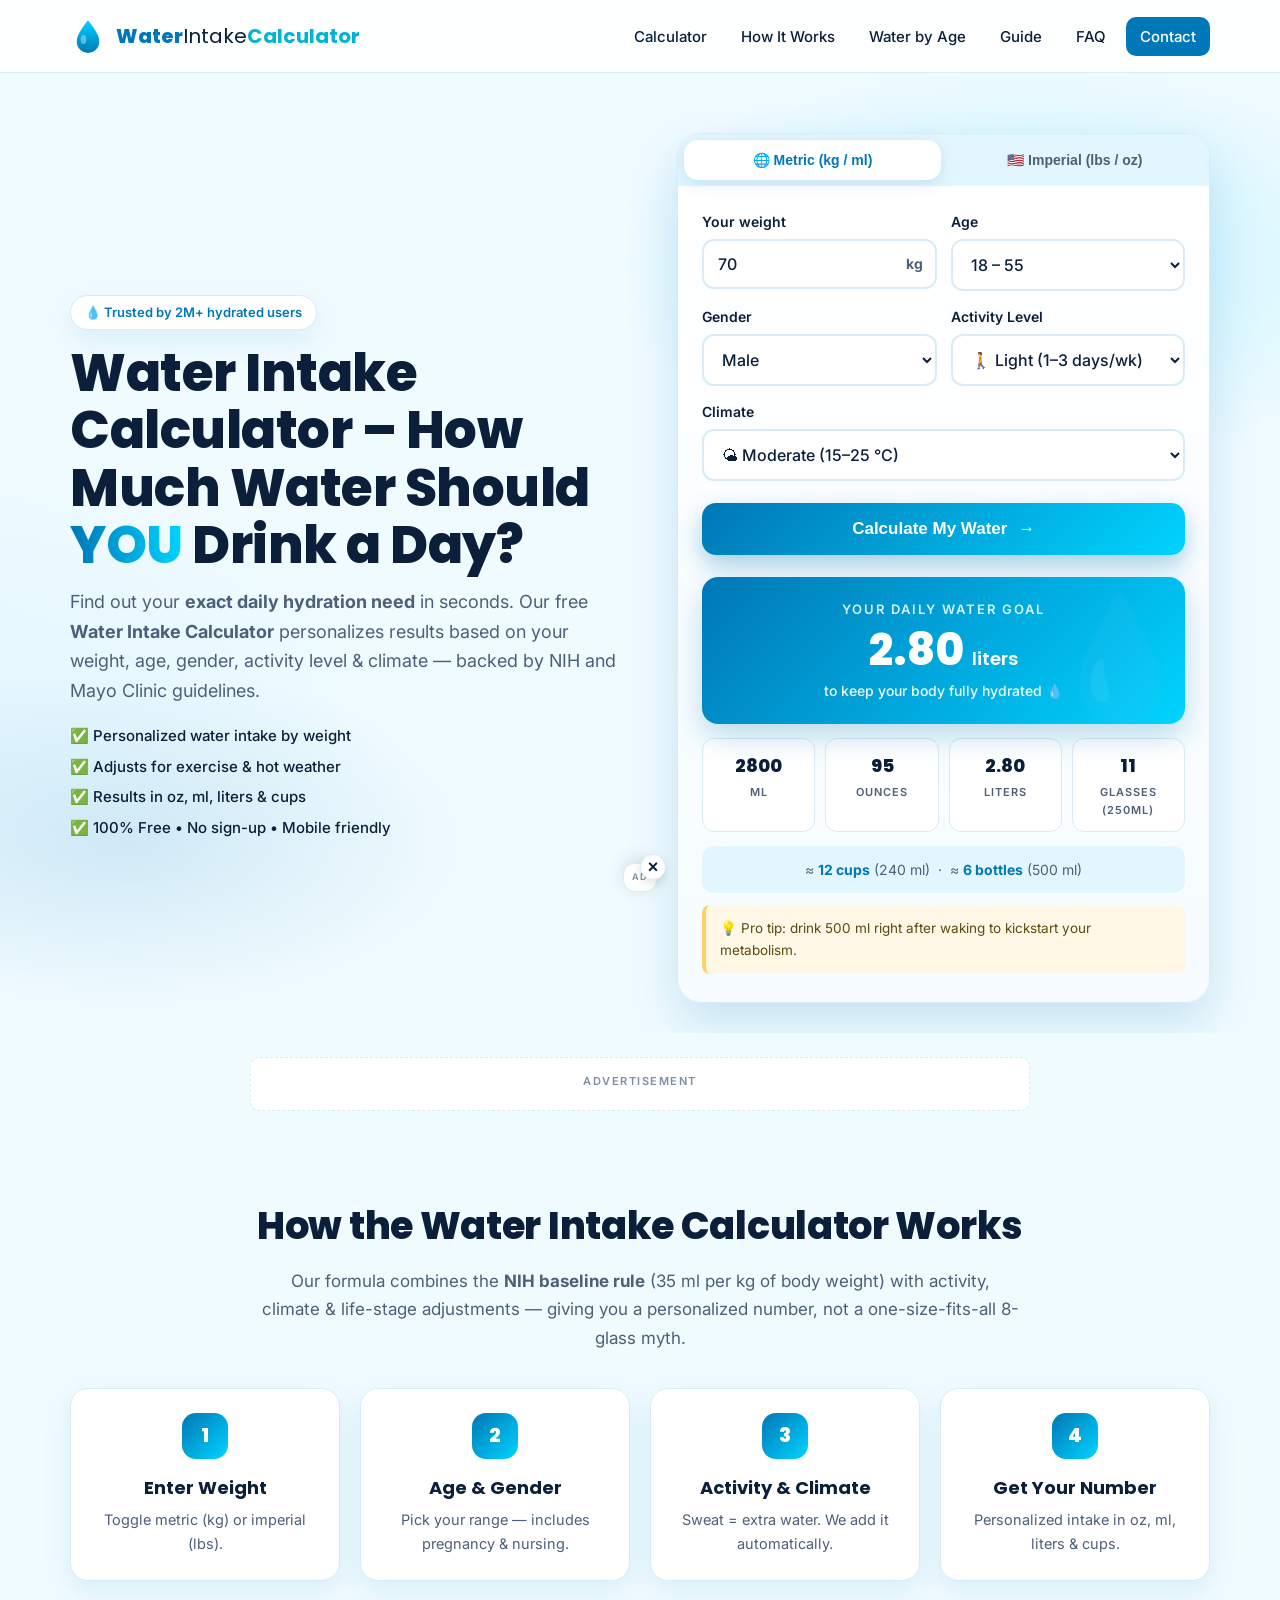
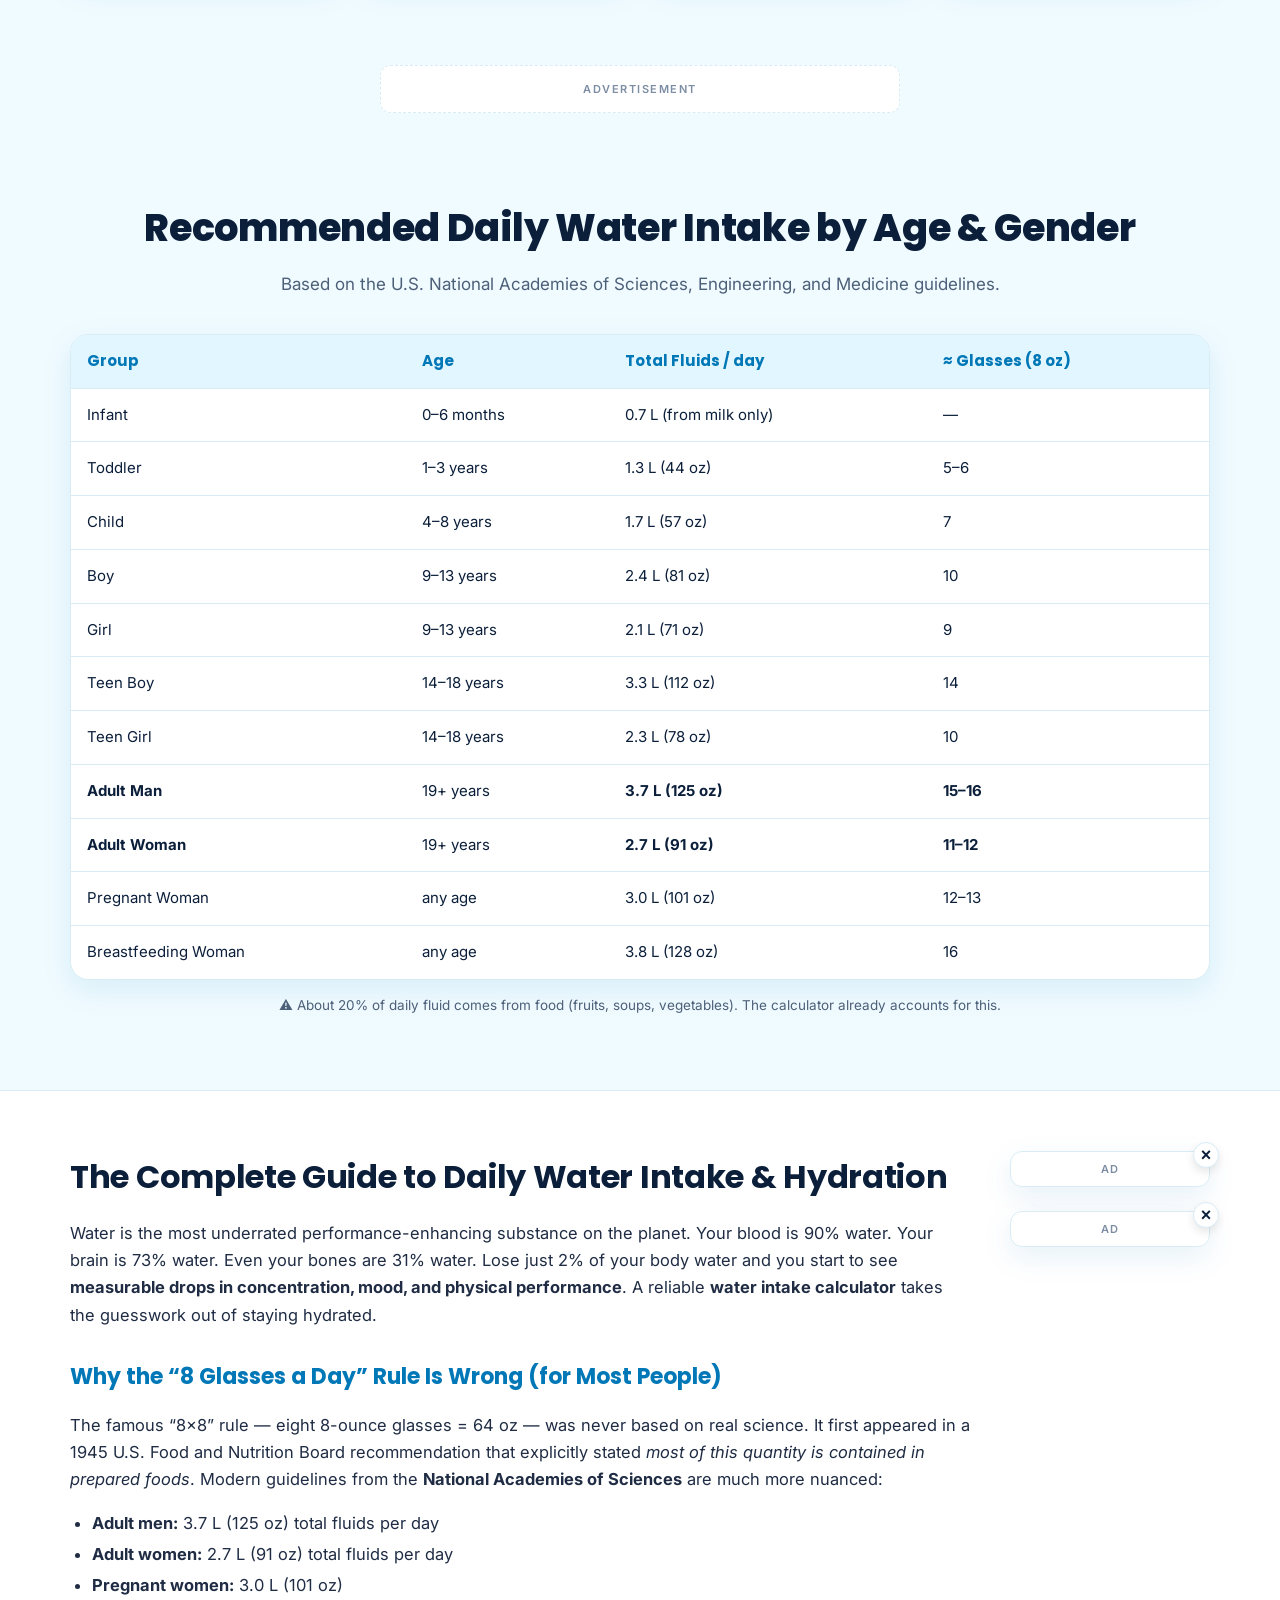
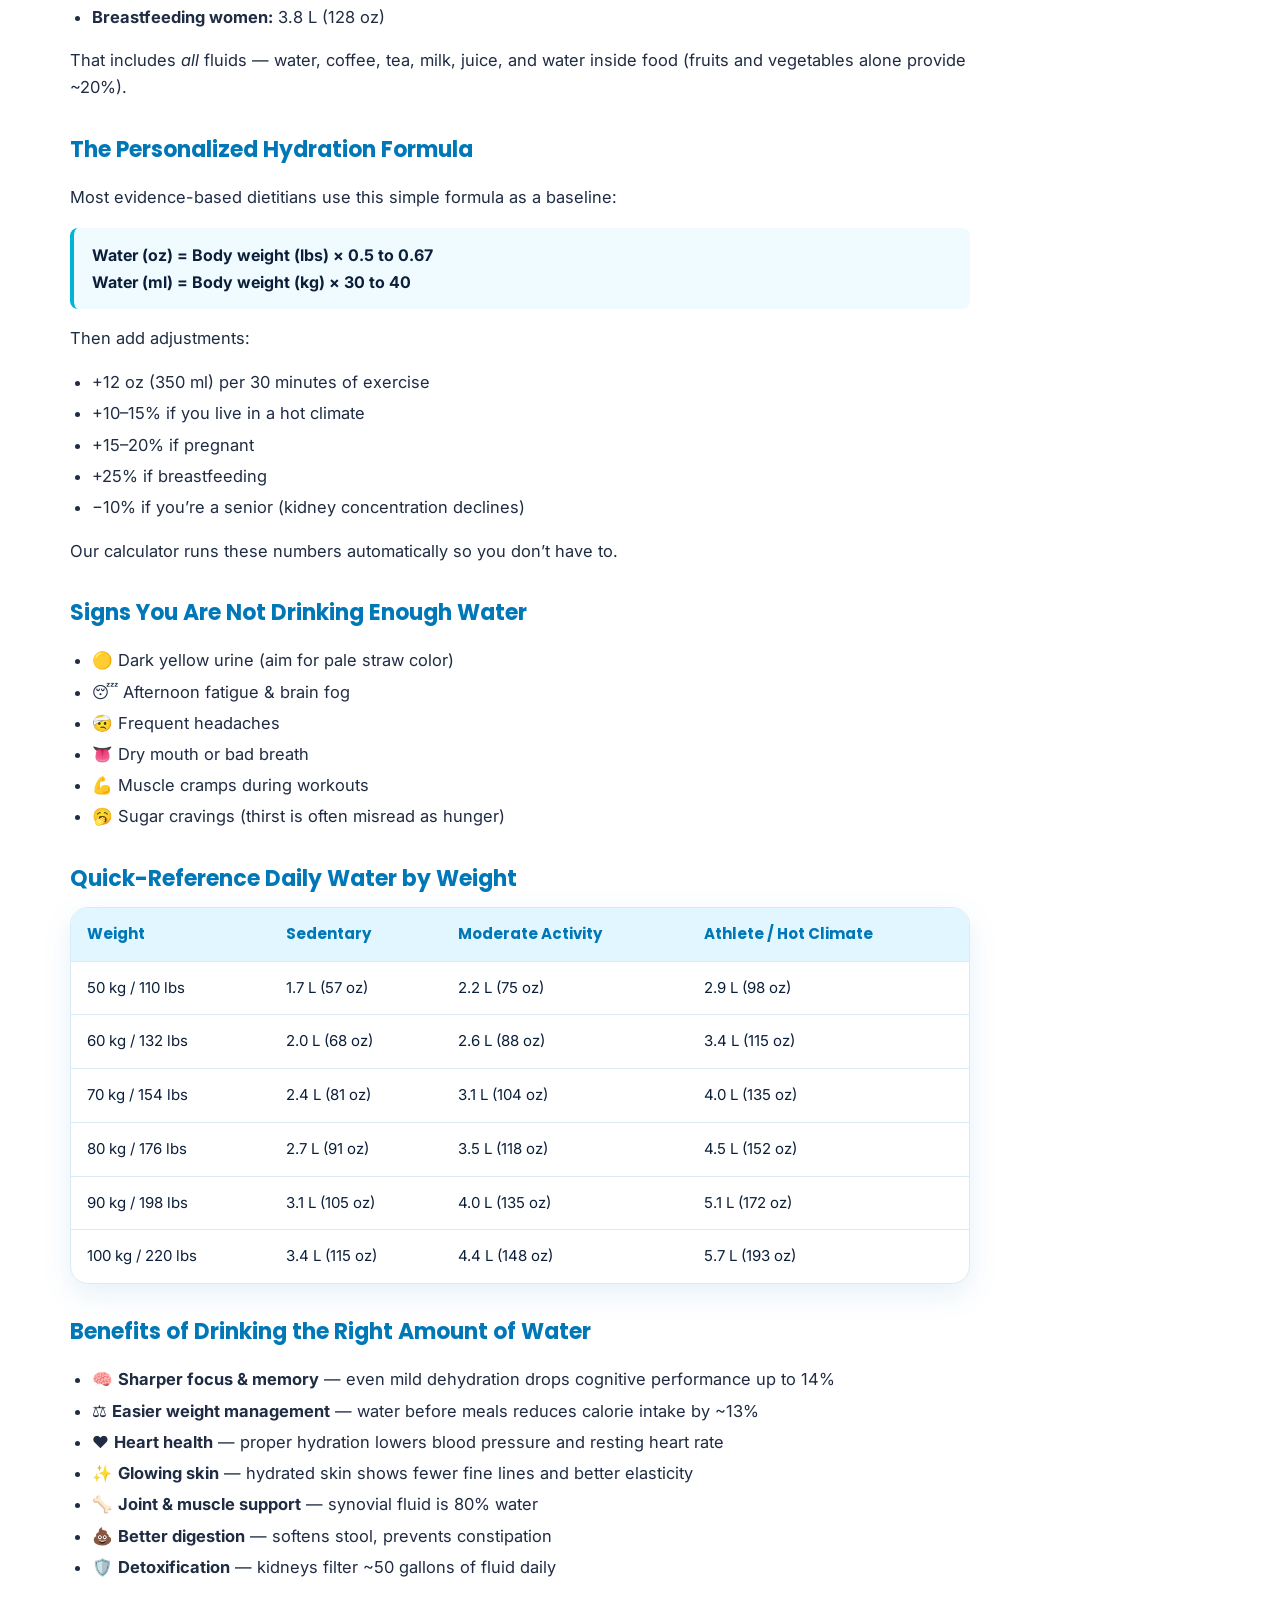
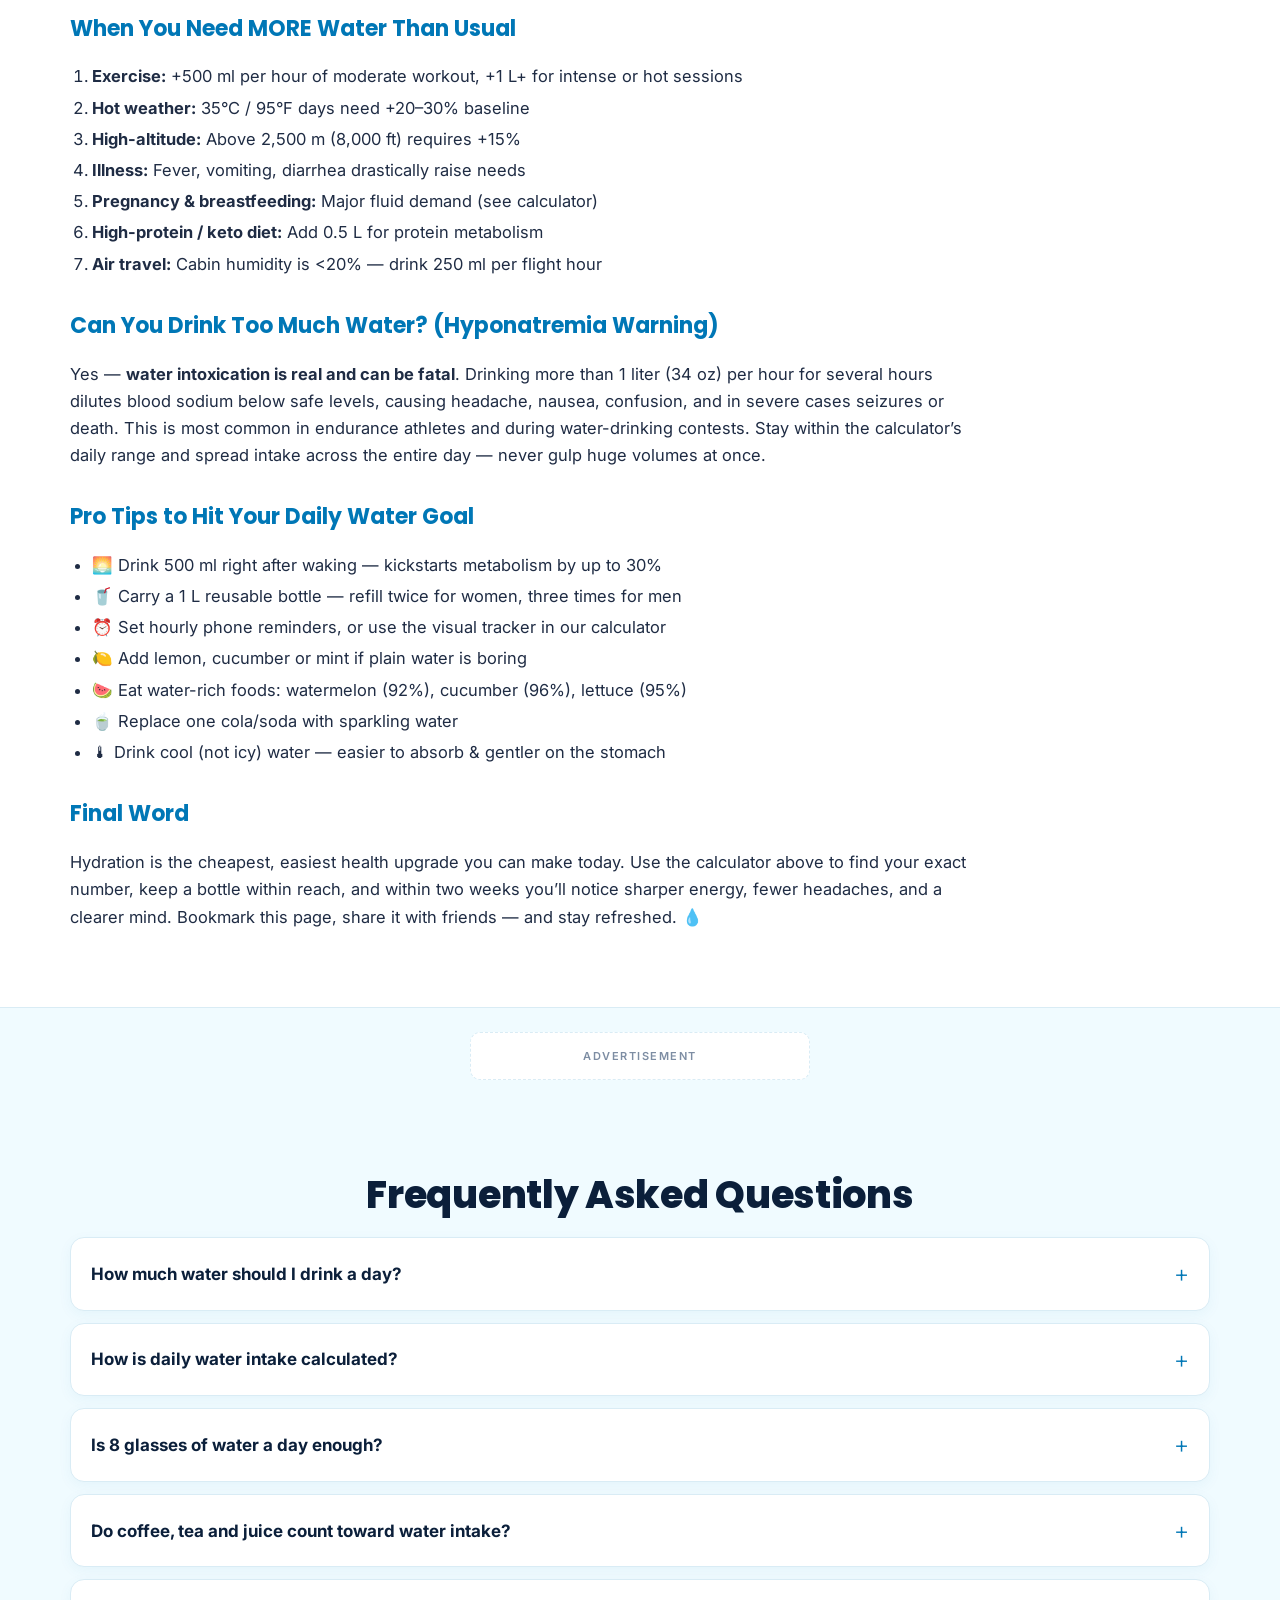
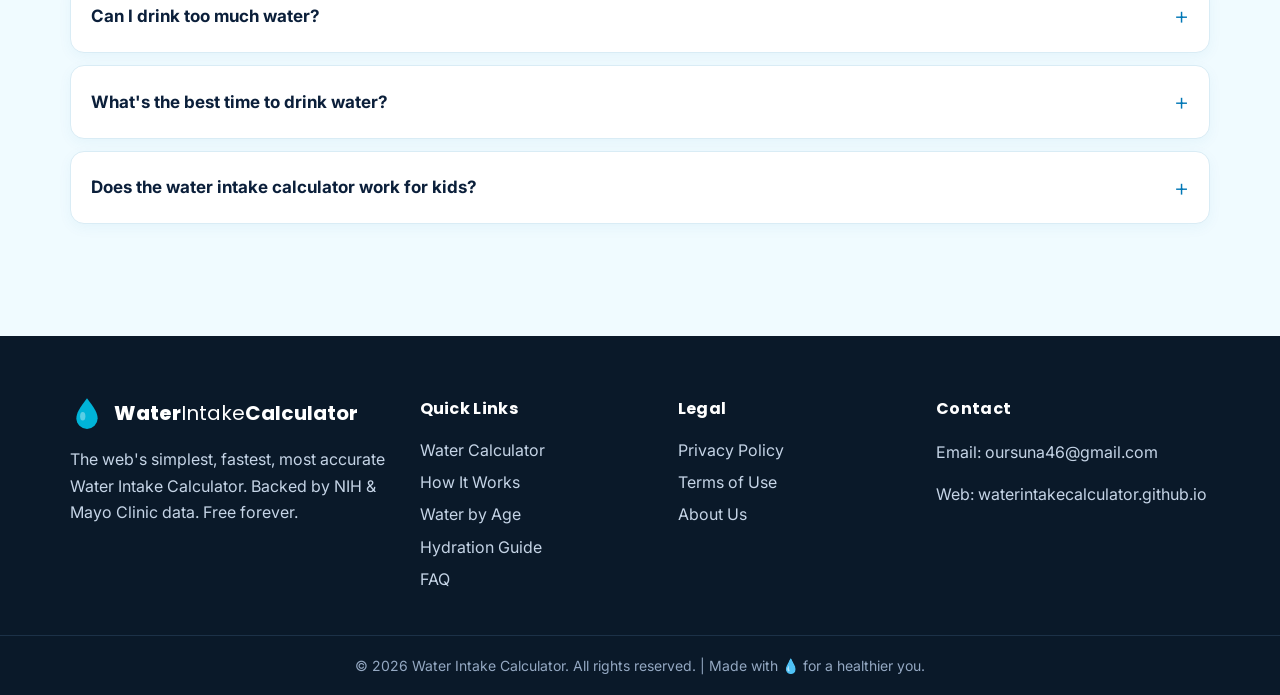
==== index.html @ 1683882d "Add files via upload" ====
<!DOCTYPE html>
<html lang="en">
<head>
<meta charset="UTF-8" />
<meta http-equiv="X-UA-Compatible" content="IE=edge" />
<meta name="viewport" content="width=device-width, initial-scale=1.0, maximum-scale=5.0" />

<!-- ===================== PRIMARY SEO META ===================== -->
<title>Water Intake Calculator – How Much Water Should I Drink a Day? | Free Hydration Calculator</title>
<meta name="description" content="Free Water Intake Calculator – find out exactly how much water you should drink a day based on your weight, age, activity level &amp; climate. Daily hydration calculator in oz, ml &amp; cups. Fast, accurate, mobile-friendly." />
<meta name="keywords" content="water intake calculator, daily water intake calculator, how much water should i drink, hydration calculator, water calculator by weight, water calculator ounces, water needs calculator, water consumption calculator, water intake calculator for women, water intake calculator for kids" />
<meta name="author" content="Water Intake Calculator" />
<meta name="robots" content="index, follow, max-snippet:-1, max-image-preview:large, max-video-preview:-1" />
<meta name="googlebot" content="index, follow" />
<meta name="rating" content="general" />
<meta name="theme-color" content="#00b4d8" />
<link rel="canonical" href="https://waterintakecalculator.github.io/" />

<!-- ===================== OPEN GRAPH ===================== -->
<meta property="og:type" content="website" />
<meta property="og:site_name" content="Water Intake Calculator" />
<meta property="og:title" content="Water Intake Calculator – How Much Water Should You Drink a Day?" />
<meta property="og:description" content="Calculate your perfect daily water intake based on weight, age, activity &amp; climate. Free hydration calculator." />
<meta property="og:url" content="https://waterintakecalculator.github.io/" />
<meta property="og:image" content="https://waterintakecalculator.github.io/assets/og-cover.png" />
<meta property="og:locale" content="en_US" />

<!-- ===================== TWITTER CARD ===================== -->
<meta name="twitter:card" content="summary_large_image" />
<meta name="twitter:title" content="Water Intake Calculator – Daily Hydration Calculator" />
<meta name="twitter:description" content="Find out how much water YOU should drink each day. Free, fast, mobile-friendly." />
<meta name="twitter:image" content="https://waterintakecalculator.github.io/assets/og-cover.png" />

<!-- ===================== FAVICON (inline SVG – water drop) ===================== -->
<link rel="icon" type="image/svg+xml" href="data:image/svg+xml,%3Csvg xmlns='http://www.w3.org/2000/svg' viewBox='0 0 64 64'%3E%3Cdefs%3E%3ClinearGradient id='g' x1='0' x2='0' y1='0' y2='1'%3E%3Cstop offset='0' stop-color='%2300d4ff'/%3E%3Cstop offset='1' stop-color='%230077b6'/%3E%3C/linearGradient%3E%3C/defs%3E%3Cpath d='M32 4 C 18 22, 12 32, 12 42 a20 20 0 0 0 40 0 c0 -10 -6 -20 -20 -38 z' fill='url(%23g)'/%3E%3Cellipse cx='24' cy='38' rx='5' ry='8' fill='%23ffffff' opacity='.35'/%3E%3C/svg%3E" />
<link rel="manifest" href="manifest.json" />

<!-- ===================== PRECONNECT ===================== -->
<link rel="preconnect" href="https://fonts.googleapis.com" />
<link rel="preconnect" href="https://fonts.gstatic.com" crossorigin />
<link href="https://fonts.googleapis.com/css2?family=Inter:wght@400;500;600;700;800&family=Poppins:wght@600;700;800&display=swap" rel="stylesheet" />

<link rel="stylesheet" href="style.css" />

<!-- ===================== STRUCTURED DATA / SCHEMA ===================== -->
<script type="application/ld+json">
{
  "@context": "https://schema.org",
  "@graph": [
    {
      "@type": "WebSite",
      "@id": "https://waterintakecalculator.github.io/#website",
      "url": "https://waterintakecalculator.github.io/",
      "name": "Water Intake Calculator",
      "description": "Free Water Intake Calculator – daily hydration based on weight, age, activity and climate.",
      "publisher": { "@id": "https://waterintakecalculator.github.io/#organization" },
      "potentialAction": {
        "@type": "SearchAction",
        "target": "https://waterintakecalculator.github.io/?s={search_term_string}",
        "query-input": "required name=search_term_string"
      }
    },
    {
      "@type": "Organization",
      "@id": "https://waterintakecalculator.github.io/#organization",
      "name": "Water Intake Calculator",
      "url": "https://waterintakecalculator.github.io/",
      "email": "oursuna46@gmail.com",
      "logo": {
        "@type": "ImageObject",
        "url": "https://waterintakecalculator.github.io/assets/logo.png",
        "width": 512,
        "height": 512
      }
    },
    {
      "@type": "WebApplication",
      "name": "Water Intake Calculator",
      "url": "https://waterintakecalculator.github.io/",
      "applicationCategory": "HealthApplication",
      "operatingSystem": "Any",
      "browserRequirements": "Requires JavaScript",
      "offers": { "@type": "Offer", "price": "0", "priceCurrency": "USD" },
      "aggregateRating": {
        "@type": "AggregateRating",
        "ratingValue": "4.9",
        "ratingCount": "1843",
        "bestRating": "5",
        "worstRating": "1"
      }
    },
    {
      "@type": "FAQPage",
      "mainEntity": [
        {
          "@type": "Question",
          "name": "How much water should I drink a day?",
          "acceptedAnswer": {
            "@type": "Answer",
            "text": "The U.S. National Academies of Sciences recommend about 3.7 liters (125 oz) of total fluids per day for men and 2.7 liters (91 oz) for women. Personal needs vary by weight, activity level and climate — our calculator personalizes this number for you."
          }
        },
        {
          "@type": "Question",
          "name": "How is daily water intake calculated?",
          "acceptedAnswer": {
            "@type": "Answer",
            "text": "A common formula is body weight (lbs) × 0.5 = ounces of water per day. We also add extra fluid for exercise (12 oz per 30 minutes) and hot climate (+10–15%)."
          }
        },
        {
          "@type": "Question",
          "name": "Is 8 glasses of water a day enough?",
          "acceptedAnswer": {
            "@type": "Answer",
            "text": "The classic '8x8 rule' (eight 8-oz glasses = 64 oz) is a good starting point but it ignores weight, age, gender and activity. Most adults need 70–125 oz depending on those factors."
          }
        },
        {
          "@type": "Question",
          "name": "Can drinking too much water be harmful?",
          "acceptedAnswer": {
            "@type": "Answer",
            "text": "Yes. Drinking more than 1 liter per hour for several hours can dilute sodium and cause hyponatremia. Stay within the calculator's recommended range and listen to thirst cues."
          }
        },
        {
          "@type": "Question",
          "name": "Do coffee and tea count toward water intake?",
          "acceptedAnswer": {
            "@type": "Answer",
            "text": "Yes. Despite the mild diuretic effect, coffee and tea contribute net positive fluid. Aim for at least 60% of daily intake from plain water though."
          }
        }
      ]
    },
    {
      "@type": "BreadcrumbList",
      "itemListElement": [
        { "@type": "ListItem", "position": 1, "name": "Home", "item": "https://waterintakecalculator.github.io/" },
        { "@type": "ListItem", "position": 2, "name": "Water Intake Calculator", "item": "https://waterintakecalculator.github.io/#calculator" }
      ]
    },
    {
      "@type": "HowTo",
      "name": "How to use the Water Intake Calculator",
      "description": "Calculate your personalized daily water intake in 4 simple steps.",
      "step": [
        { "@type": "HowToStep", "name": "Enter weight", "text": "Type your body weight in kilograms or pounds." },
        { "@type": "HowToStep", "name": "Choose age & gender", "text": "Select your age range and biological gender for accurate baseline." },
        { "@type": "HowToStep", "name": "Pick activity & climate", "text": "Select your daily activity level and whether you live in a hot climate." },
        { "@type": "HowToStep", "name": "View results", "text": "Get your personalized intake in oz, ml, liters and cups instantly." }
      ]
    }
  ]
}
</script>
</head>

<body>

<!-- ============== SKIP LINK ============== -->
<a href="#calculator" class="skip-link">Skip to calculator</a>

<!-- ============== HEADER ============== -->
<header class="site-header" id="top">
  <div class="container header-inner">
    <a href="#top" class="logo" aria-label="Water Intake Calculator – Home">
      <span class="logo-mark" aria-hidden="true">
        <svg viewBox="0 0 64 64" width="36" height="36">
          <defs>
            <linearGradient id="lg" x1="0" x2="0" y1="0" y2="1">
              <stop offset="0" stop-color="#00d4ff"/>
              <stop offset="1" stop-color="#0077b6"/>
            </linearGradient>
          </defs>
          <path d="M32 4 C 18 22, 12 32, 12 42 a20 20 0 0 0 40 0 c0 -10 -6 -20 -20 -38 z" fill="url(#lg)"/>
          <ellipse cx="24" cy="38" rx="5" ry="8" fill="#ffffff" opacity=".35"/>
        </svg>
      </span>
      <span class="logo-text"><b>Water</b>Intake<span>Calculator</span></span>
    </a>

    <nav class="main-nav" aria-label="Primary">
      <button class="nav-toggle" aria-expanded="false" aria-controls="primary-menu" aria-label="Open menu">
        <span></span><span></span><span></span>
      </button>
      <ul id="primary-menu">
        <li><a href="#calculator">Calculator</a></li>
        <li><a href="#how-it-works">How It Works</a></li>
        <li><a href="#water-by-age">Water by Age</a></li>
        <li><a href="#article">Guide</a></li>
        <li><a href="#faq">FAQ</a></li>
        <li><a href="#contact" class="btn-link">Contact</a></li>
      </ul>
    </nav>
  </div>
</header>

<!-- ============== HERO + CALCULATOR ============== -->
<main>
<section class="hero" id="calculator">
  <div class="container hero-grid">

    <div class="hero-copy">
      <span class="eyebrow">💧 Trusted by 2M+ hydrated users</span>
      <h1>Water Intake Calculator – How Much Water Should <span class="gradient-text">YOU</span> Drink a Day?</h1>
      <p class="lead">
        Find out your <strong>exact daily hydration need</strong> in seconds. Our free
        <strong>Water Intake Calculator</strong> personalizes results based on your weight, age, gender, activity level &amp; climate — backed by NIH and Mayo Clinic guidelines.
      </p>
      <ul class="hero-bullets">
        <li>✅ Personalized water intake by weight</li>
        <li>✅ Adjusts for exercise &amp; hot weather</li>
        <li>✅ Results in oz, ml, liters &amp; cups</li>
        <li>✅ 100% Free • No sign-up • Mobile friendly</li>
      </ul>
    </div>

    <!-- ============ THE CALCULATOR CARD ============ -->
    <div class="calc-card" role="region" aria-label="Water Intake Calculator Tool">

      <div class="calc-tabs" role="tablist">
        <button class="tab active" data-unit="metric" role="tab" aria-selected="true">🌐 Metric (kg / ml)</button>
        <button class="tab" data-unit="imperial" role="tab" aria-selected="false">🇺🇸 Imperial (lbs / oz)</button>
      </div>

      <div class="calc-body">
        <div class="form-row">
          <div class="form-field">
            <label for="weight">Your weight</label>
            <div class="weight-wrap">
              <input type="number" id="weight" min="20" max="300" value="70" />
              <span class="unit-label" id="weight-unit">kg</span>
            </div>
          </div>
          <div class="form-field">
            <label for="age">Age</label>
            <select id="age">
              <option value="child">Under 18</option>
              <option value="adult" selected>18 – 55</option>
              <option value="senior">56+</option>
            </select>
          </div>
        </div>

        <div class="form-row">
          <div class="form-field">
            <label for="gender">Gender</label>
            <select id="gender">
              <option value="male" selected>Male</option>
              <option value="female">Female</option>
              <option value="pregnant">Pregnant</option>
              <option value="breastfeeding">Breastfeeding</option>
            </select>
          </div>
          <div class="form-field">
            <label for="activity">Activity Level</label>
            <select id="activity">
              <option value="sedentary">😴 Sedentary (little exercise)</option>
              <option value="light" selected>🚶 Light (1–3 days/wk)</option>
              <option value="moderate">🏃 Moderate (3–5 days/wk)</option>
              <option value="active">🏋️ Active (6–7 days/wk)</option>
              <option value="athlete">🥇 Athlete (2x/day)</option>
            </select>
          </div>
        </div>

        <div class="form-row single">
          <div class="form-field">
            <label for="climate">Climate</label>
            <select id="climate">
              <option value="cool">❄️ Cool (under 15 °C / 59 °F)</option>
              <option value="moderate" selected>🌤 Moderate (15–25 °C)</option>
              <option value="hot">☀️ Hot (25–32 °C / 77–90 °F)</option>
              <option value="veryhot">🔥 Very Hot (32 °C+ / 90 °F+)</option>
            </select>
          </div>
        </div>

        <button id="calc-btn" class="btn-primary">Calculate My Water <span aria-hidden="true">→</span></button>

        <div class="result" id="result" aria-live="polite"></div>
      </div>
    </div>
  </div>
</section>

<!-- ============== AD: 728x90 / mobile 320x50 — AFTER tool ============== -->
<div class="ad-wrap ad-leaderboard container" aria-label="Advertisement">
  <span class="ad-label">Advertisement</span>

  <!-- Desktop 728x90 -->
  <div class="ad-desktop">
    <script>
      atOptions = { 'key':'89189afc3b2a7a97800d4d7d9a851a84','format':'iframe','height':90,'width':728,'params':{} };
    </script>
    <script src="https://www.highperformanceformat.com/89189afc3b2a7a97800d4d7d9a851a84/invoke.js"></script>
  </div>

  <!-- Mobile 320x50 -->
  <div class="ad-mobile">
    <script>
      atOptions = { 'key':'d1b907d5740fd8f02e0cf85c3975f879','format':'iframe','height':50,'width':320,'params':{} };
    </script>
    <script src="https://www.highperformanceformat.com/d1b907d5740fd8f02e0cf85c3975f879/invoke.js"></script>
  </div>
</div>

<!-- ============== HOW IT WORKS ============== -->
<section class="how" id="how-it-works">
  <div class="container">
    <h2 class="section-title">How the Water Intake Calculator Works</h2>
    <p class="section-sub">Our formula combines the <strong>NIH baseline rule</strong> (35 ml per kg of body weight) with activity, climate &amp; life-stage adjustments — giving you a personalized number, not a one-size-fits-all 8-glass myth.</p>

    <div class="how-grid">
      <div class="how-card"><div class="how-num">1</div><h3>Enter Weight</h3><p>Toggle metric (kg) or imperial (lbs).</p></div>
      <div class="how-card"><div class="how-num">2</div><h3>Age &amp; Gender</h3><p>Pick your range — includes pregnancy &amp; nursing.</p></div>
      <div class="how-card"><div class="how-num">3</div><h3>Activity &amp; Climate</h3><p>Sweat = extra water. We add it automatically.</p></div>
      <div class="how-card"><div class="how-num">4</div><h3>Get Your Number</h3><p>Personalized intake in oz, ml, liters &amp; cups.</p></div>
    </div>
  </div>
</section>

<!-- ============ MID 468x60 ============ -->
<div class="ad-wrap ad-banner container" aria-label="Advertisement">
  <span class="ad-label">Advertisement</span>
  <script>
    atOptions = { 'key':'2878e524350ef95b4a6f870ade28b549','format':'iframe','height':60,'width':468,'params':{} };
  </script>
  <script src="https://www.highperformanceformat.com/2878e524350ef95b4a6f870ade28b549/invoke.js"></script>
</div>

<!-- ============== WATER BY AGE ============== -->
<section class="age" id="water-by-age">
  <div class="container">
    <h2 class="section-title">Recommended Daily Water Intake by Age &amp; Gender</h2>
    <p class="section-sub">Based on the U.S. National Academies of Sciences, Engineering, and Medicine guidelines.</p>

    <div class="table-wrap">
      <table class="age-table">
        <thead>
          <tr><th>Group</th><th>Age</th><th>Total Fluids / day</th><th>≈ Glasses (8 oz)</th></tr>
        </thead>
        <tbody>
          <tr><td>Infant</td><td>0–6 months</td><td>0.7 L (from milk only)</td><td>—</td></tr>
          <tr><td>Toddler</td><td>1–3 years</td><td>1.3 L (44 oz)</td><td>5–6</td></tr>
          <tr><td>Child</td><td>4–8 years</td><td>1.7 L (57 oz)</td><td>7</td></tr>
          <tr><td>Boy</td><td>9–13 years</td><td>2.4 L (81 oz)</td><td>10</td></tr>
          <tr><td>Girl</td><td>9–13 years</td><td>2.1 L (71 oz)</td><td>9</td></tr>
          <tr><td>Teen Boy</td><td>14–18 years</td><td>3.3 L (112 oz)</td><td>14</td></tr>
          <tr><td>Teen Girl</td><td>14–18 years</td><td>2.3 L (78 oz)</td><td>10</td></tr>
          <tr><td><strong>Adult Man</strong></td><td>19+ years</td><td><strong>3.7 L (125 oz)</strong></td><td><strong>15–16</strong></td></tr>
          <tr><td><strong>Adult Woman</strong></td><td>19+ years</td><td><strong>2.7 L (91 oz)</strong></td><td><strong>11–12</strong></td></tr>
          <tr><td>Pregnant Woman</td><td>any age</td><td>3.0 L (101 oz)</td><td>12–13</td></tr>
          <tr><td>Breastfeeding Woman</td><td>any age</td><td>3.8 L (128 oz)</td><td>16</td></tr>
        </tbody>
      </table>
    </div>
    <p class="footnote">⚠ About 20% of daily fluid comes from food (fruits, soups, vegetables). The calculator already accounts for this.</p>
  </div>
</section>

<!-- ============== DETAILED SEO ARTICLE ============== -->
<article class="article" id="article">
  <div class="container article-grid">
    <div class="article-body">
      <h2>The Complete Guide to Daily Water Intake &amp; Hydration</h2>

      <p>Water is the most underrated performance-enhancing substance on the planet. Your blood is 90% water. Your brain is 73% water. Even your bones are 31% water. Lose just 2% of your body water and you start to see <strong>measurable drops in concentration, mood, and physical performance</strong>. A reliable <strong>water intake calculator</strong> takes the guesswork out of staying hydrated.</p>

      <h3>Why the “8 Glasses a Day” Rule Is Wrong (for Most People)</h3>
      <p>The famous “8×8” rule — eight 8-ounce glasses = 64 oz — was never based on real science. It first appeared in a 1945 U.S. Food and Nutrition Board recommendation that explicitly stated <em>most of this quantity is contained in prepared foods</em>. Modern guidelines from the <strong>National Academies of Sciences</strong> are much more nuanced:</p>
      <ul>
        <li><strong>Adult men:</strong> 3.7 L (125 oz) total fluids per day</li>
        <li><strong>Adult women:</strong> 2.7 L (91 oz) total fluids per day</li>
        <li><strong>Pregnant women:</strong> 3.0 L (101 oz)</li>
        <li><strong>Breastfeeding women:</strong> 3.8 L (128 oz)</li>
      </ul>
      <p>That includes <em>all</em> fluids — water, coffee, tea, milk, juice, and water inside food (fruits and vegetables alone provide ~20%).</p>

      <h3>The Personalized Hydration Formula</h3>
      <p>Most evidence-based dietitians use this simple formula as a baseline:</p>
      <blockquote><strong>Water (oz) = Body weight (lbs) × 0.5 to 0.67</strong><br>
      <strong>Water (ml) = Body weight (kg) × 30 to 40</strong></blockquote>
      <p>Then add adjustments:</p>
      <ul>
        <li>+12 oz (350 ml) per 30 minutes of exercise</li>
        <li>+10–15% if you live in a hot climate</li>
        <li>+15–20% if pregnant</li>
        <li>+25% if breastfeeding</li>
        <li>−10% if you’re a senior (kidney concentration declines)</li>
      </ul>
      <p>Our calculator runs these numbers automatically so you don’t have to.</p>

      <h3>Signs You Are Not Drinking Enough Water</h3>
      <ul>
        <li>🟡 Dark yellow urine (aim for pale straw color)</li>
        <li>😴 Afternoon fatigue &amp; brain fog</li>
        <li>🤕 Frequent headaches</li>
        <li>👅 Dry mouth or bad breath</li>
        <li>💪 Muscle cramps during workouts</li>
        <li>🥱 Sugar cravings (thirst is often misread as hunger)</li>
      </ul>

      <h3>Quick-Reference Daily Water by Weight</h3>
      <div class="table-wrap">
        <table class="age-table">
          <thead><tr><th>Weight</th><th>Sedentary</th><th>Moderate Activity</th><th>Athlete / Hot Climate</th></tr></thead>
          <tbody>
            <tr><td>50 kg / 110 lbs</td><td>1.7 L (57 oz)</td><td>2.2 L (75 oz)</td><td>2.9 L (98 oz)</td></tr>
            <tr><td>60 kg / 132 lbs</td><td>2.0 L (68 oz)</td><td>2.6 L (88 oz)</td><td>3.4 L (115 oz)</td></tr>
            <tr><td>70 kg / 154 lbs</td><td>2.4 L (81 oz)</td><td>3.1 L (104 oz)</td><td>4.0 L (135 oz)</td></tr>
            <tr><td>80 kg / 176 lbs</td><td>2.7 L (91 oz)</td><td>3.5 L (118 oz)</td><td>4.5 L (152 oz)</td></tr>
            <tr><td>90 kg / 198 lbs</td><td>3.1 L (105 oz)</td><td>4.0 L (135 oz)</td><td>5.1 L (172 oz)</td></tr>
            <tr><td>100 kg / 220 lbs</td><td>3.4 L (115 oz)</td><td>4.4 L (148 oz)</td><td>5.7 L (193 oz)</td></tr>
          </tbody>
        </table>
      </div>

      <h3>Benefits of Drinking the Right Amount of Water</h3>
      <ul>
        <li>🧠 <strong>Sharper focus &amp; memory</strong> — even mild dehydration drops cognitive performance up to 14%</li>
        <li>⚖️ <strong>Easier weight management</strong> — water before meals reduces calorie intake by ~13%</li>
        <li>❤️ <strong>Heart health</strong> — proper hydration lowers blood pressure and resting heart rate</li>
        <li>✨ <strong>Glowing skin</strong> — hydrated skin shows fewer fine lines and better elasticity</li>
        <li>🦴 <strong>Joint &amp; muscle support</strong> — synovial fluid is 80% water</li>
        <li>💩 <strong>Better digestion</strong> — softens stool, prevents constipation</li>
        <li>🛡️ <strong>Detoxification</strong> — kidneys filter ~50 gallons of fluid daily</li>
      </ul>

      <h3>When You Need MORE Water Than Usual</h3>
      <ol>
        <li><strong>Exercise:</strong> +500 ml per hour of moderate workout, +1 L+ for intense or hot sessions</li>
        <li><strong>Hot weather:</strong> 35°C / 95°F days need +20–30% baseline</li>
        <li><strong>High-altitude:</strong> Above 2,500 m (8,000 ft) requires +15%</li>
        <li><strong>Illness:</strong> Fever, vomiting, diarrhea drastically raise needs</li>
        <li><strong>Pregnancy &amp; breastfeeding:</strong> Major fluid demand (see calculator)</li>
        <li><strong>High-protein / keto diet:</strong> Add 0.5 L for protein metabolism</li>
        <li><strong>Air travel:</strong> Cabin humidity is &lt;20% — drink 250 ml per flight hour</li>
      </ol>

      <h3>Can You Drink Too Much Water? (Hyponatremia Warning)</h3>
      <p>Yes — <strong>water intoxication is real and can be fatal</strong>. Drinking more than 1 liter (34 oz) per hour for several hours dilutes blood sodium below safe levels, causing headache, nausea, confusion, and in severe cases seizures or death. This is most common in endurance athletes and during water-drinking contests. Stay within the calculator’s daily range and spread intake across the entire day — never gulp huge volumes at once.</p>

      <h3>Pro Tips to Hit Your Daily Water Goal</h3>
      <ul>
        <li>🌅 Drink 500 ml right after waking — kickstarts metabolism by up to 30%</li>
        <li>🥤 Carry a 1 L reusable bottle — refill twice for women, three times for men</li>
        <li>⏰ Set hourly phone reminders, or use the visual tracker in our calculator</li>
        <li>🍋 Add lemon, cucumber or mint if plain water is boring</li>
        <li>🍉 Eat water-rich foods: watermelon (92%), cucumber (96%), lettuce (95%)</li>
        <li>🍵 Replace one cola/soda with sparkling water</li>
        <li>🌡 Drink cool (not icy) water — easier to absorb &amp; gentler on the stomach</li>
      </ul>

      <h3>Final Word</h3>
      <p>Hydration is the cheapest, easiest health upgrade you can make today. Use the calculator above to find your exact number, keep a bottle within reach, and within two weeks you’ll notice sharper energy, fewer headaches, and a clearer mind. Bookmark this page, share it with friends — and stay refreshed. 💧</p>
    </div>

    <!-- =========== STICKY SIDEBAR ADS (revealed on scroll into article) =========== -->
    <aside class="article-aside" aria-label="Sidebar advertisements">

      <div class="sidebar-ad" id="sidebar-ad-1">
        <button class="ad-close" aria-label="Close advertisement">×</button>
        <span class="ad-label">Ad</span>
        <script>
          atOptions = { 'key':'33171893b4787ca4cee6401025f5dba8','format':'iframe','height':300,'width':160,'params':{} };
        </script>
        <script src="https://www.highperformanceformat.com/33171893b4787ca4cee6401025f5dba8/invoke.js"></script>
      </div>

      <div class="sidebar-ad" id="sidebar-ad-2">
        <button class="ad-close" aria-label="Close advertisement">×</button>
        <span class="ad-label">Ad</span>
        <script>
          atOptions = { 'key':'9518982f09fa8e6543df625ab27d5ddb','format':'iframe','height':600,'width':160,'params':{} };
        </script>
        <script src="https://www.highperformanceformat.com/9518982f09fa8e6543df625ab27d5ddb/invoke.js"></script>
      </div>

    </aside>
  </div>
</article>

<!-- ============ MID 300x250 ============ -->
<div class="ad-wrap ad-rect container" aria-label="Advertisement">
  <span class="ad-label">Advertisement</span>
  <script>
    atOptions = { 'key':'fb00edb57a9539f2b204f58ee1333672','format':'iframe','height':250,'width':300,'params':{} };
  </script>
  <script src="https://www.highperformanceformat.com/fb00edb57a9539f2b204f58ee1333672/invoke.js"></script>
</div>

<!-- ============== FAQ ============== -->
<section class="faq" id="faq">
  <div class="container">
    <h2 class="section-title">Frequently Asked Questions</h2>

    <details><summary>How much water should I drink a day?</summary>
      <p>Most adult men need about 3.7 L (125 oz) and women 2.7 L (91 oz) of total fluids daily. Personal needs vary by weight, activity, and climate — use the calculator above for your exact number.</p></details>

    <details><summary>How is daily water intake calculated?</summary>
      <p>The simplest formula is body weight (lbs) × 0.5 = ounces of water per day, plus 12 oz per 30 minutes of exercise and +10–15% for hot weather.</p></details>

    <details><summary>Is 8 glasses of water a day enough?</summary>
      <p>For a sedentary 60 kg adult, yes. For larger adults, athletes, or hot climates, you’ll likely need 10–16 glasses.</p></details>

    <details><summary>Do coffee, tea and juice count toward water intake?</summary>
      <p>Yes. Their mild diuretic effect is offset by the fluid they contain. Aim for at least 60% of your daily fluid from plain water.</p></details>

    <details><summary>Can I drink too much water?</summary>
      <p>Yes. More than 1 L per hour for several hours can cause hyponatremia (low blood sodium). Spread intake evenly through the day.</p></details>

    <details><summary>What's the best time to drink water?</summary>
      <p>Right after waking, 30 min before meals, before/during/after exercise, and stop 1–2 hours before bed to avoid waking up at night.</p></details>

    <details><summary>Does the water intake calculator work for kids?</summary>
      <p>Yes — choose “Under 18” in the age selector. We use age-appropriate ratios published by the NIH.</p></details>

  </div>
</section>
</main>

<!-- ============== FOOTER ============== -->
<footer class="site-footer" id="contact">
  <div class="container footer-grid">
    <div>
      <div class="logo logo-footer">
        <span class="logo-mark" aria-hidden="true">
          <svg viewBox="0 0 64 64" width="34" height="34">
            <path d="M32 4 C 18 22, 12 32, 12 42 a20 20 0 0 0 40 0 c0 -10 -6 -20 -20 -38 z" fill="#00b4d8"/>
            <ellipse cx="24" cy="38" rx="5" ry="8" fill="#ffffff" opacity=".35"/>
          </svg>
        </span>
        <span class="logo-text"><b>Water</b>Intake<span>Calculator</span></span>
      </div>
      <p>The web's simplest, fastest, most accurate Water Intake Calculator. Backed by NIH &amp; Mayo Clinic data. Free forever.</p>
    </div>

    <div>
      <h4>Quick Links</h4>
      <ul>
        <li><a href="#calculator">Water Calculator</a></li>
        <li><a href="#how-it-works">How It Works</a></li>
        <li><a href="#water-by-age">Water by Age</a></li>
        <li><a href="#article">Hydration Guide</a></li>
        <li><a href="#faq">FAQ</a></li>
      </ul>
    </div>

    <div>
      <h4>Legal</h4>
      <ul>
        <li><a href="privacy.html">Privacy Policy</a></li>
        <li><a href="terms.html">Terms of Use</a></li>
        <li><a href="about.html">About Us</a></li>
      </ul>
    </div>

    <div>
      <h4>Contact</h4>
      <p>Email: <a href="mailto:oursuna46@gmail.com">oursuna46@gmail.com</a></p>
      <p>Web: <a href="https://waterintakecalculator.github.io/">waterintakecalculator.github.io</a></p>
    </div>
  </div>

  <div class="footer-bottom">
    <div class="container">
      <p>© <span id="year"></span> Water Intake Calculator. All rights reserved. | Made with 💧 for a healthier you.</p>
    </div>
  </div>
</footer>

<!-- ============== STICKY MOBILE BOTTOM AD (320x50 with close X) ============== -->
<div class="sticky-bottom-ad" id="stickyAd" aria-label="Advertisement">
  <button class="ad-close" id="closeStickyAd" aria-label="Close advertisement">×</button>
  <span class="ad-label">Ad</span>
  <script>
    atOptions = { 'key':'d1b907d5740fd8f02e0cf85c3975f879','format':'iframe','height':50,'width':320,'params':{} };
  </script>
  <script src="https://www.highperformanceformat.com/d1b907d5740fd8f02e0cf85c3975f879/invoke.js"></script>
</div>

<!-- ============== INTERSTITIAL / POPUNDER ============== -->
<script async="async" data-cfasync="false" src="https://pl29740890.effectivecpmnetwork.com/e2c2c3904bed6a40219fb955812671f3/invoke.js"></script>
<div id="container-e2c2c3904bed6a40219fb955812671f3"></div>

<script src="script.js"></script>
</body>
</html>
---- style.css ----
/* ========================================================
   WATER INTAKE CALCULATOR – Professional Stylesheet
   Palette: cyan #00d4ff → teal #00b4d8 → deep ocean #0077b6 + sand #fff8e7
   ======================================================== */

:root{
  --primary:#0077b6;
  --primary-2:#00b4d8;
  --primary-3:#00d4ff;
  --accent:#ffd166;
  --bg:#f0fbff;
  --bg-2:#ffffff;
  --text:#0b1f3a;
  --muted:#4d6079;
  --border:#d9ecf5;
  --shadow:0 10px 30px rgba(0,119,182,.10);
  --shadow-lg:0 20px 50px rgba(0,119,182,.18);
  --radius:18px;
  --radius-sm:10px;
  --maxw:1180px;
  --font-body:'Inter',system-ui,-apple-system,Segoe UI,Roboto,Arial,sans-serif;
  --font-head:'Poppins',var(--font-body);
}

*,*::before,*::after{box-sizing:border-box}
html{scroll-behavior:smooth;-webkit-text-size-adjust:100%}
body{
  margin:0;font-family:var(--font-body);color:var(--text);
  background:
    radial-gradient(1200px 600px at 90% -10%, #d6f5ff 0%, transparent 60%),
    radial-gradient(1000px 500px at -10% 10%, #e2f6ff 0%, transparent 55%),
    var(--bg);
  line-height:1.65;-webkit-font-smoothing:antialiased;
}
img{max-width:100%;display:block}
a{color:var(--primary);text-decoration:none}
a:hover{text-decoration:underline}

.container{max-width:var(--maxw);margin:0 auto;padding:0 20px}

/* ============ SKIP LINK ============ */
.skip-link{position:absolute;left:-9999px;top:0;background:var(--primary);color:#fff;padding:10px 16px;border-radius:0 0 8px 0;z-index:9999}
.skip-link:focus{left:0}

/* ============ HEADER ============ */
.site-header{
  position:sticky;top:0;z-index:50;background:rgba(255,255,255,.88);
  backdrop-filter:saturate(150%) blur(12px);border-bottom:1px solid var(--border);
}
.header-inner{display:flex;align-items:center;justify-content:space-between;height:72px;gap:16px}
.logo{display:flex;align-items:center;gap:10px;font-family:var(--font-head);font-size:20px;color:var(--text)}
.logo:hover{text-decoration:none}
.logo-text b{color:var(--primary);font-weight:800}
.logo-text span{color:var(--primary-2);font-weight:700}
.logo-mark{display:inline-flex}
.main-nav ul{display:flex;gap:6px;list-style:none;margin:0;padding:0}
.main-nav a{padding:10px 14px;border-radius:10px;color:var(--text);font-weight:500;font-size:15px}
.main-nav a:hover{background:#e2f6ff;text-decoration:none;color:var(--primary)}
.main-nav .btn-link{background:var(--primary);color:#fff}
.main-nav .btn-link:hover{background:var(--primary-2);color:#fff}

.nav-toggle{display:none;background:none;border:0;width:42px;height:42px;cursor:pointer}
.nav-toggle span{display:block;height:3px;width:24px;margin:5px auto;background:var(--text);border-radius:3px;transition:.25s}
.nav-toggle[aria-expanded="true"] span:nth-child(1){transform:translateY(8px) rotate(45deg)}
.nav-toggle[aria-expanded="true"] span:nth-child(2){opacity:0}
.nav-toggle[aria-expanded="true"] span:nth-child(3){transform:translateY(-8px) rotate(-45deg)}

/* ============ HERO ============ */
.hero{padding:60px 0 30px;position:relative;overflow:hidden}
.hero::before{
  content:"";position:absolute;inset:0;
  background:
    radial-gradient(600px 300px at 80% 20%,rgba(0,212,255,.18),transparent 70%),
    radial-gradient(500px 250px at 10% 80%,rgba(0,119,182,.12),transparent 70%);
  z-index:-1;
}
.hero-grid{display:grid;grid-template-columns:1.05fr 1fr;gap:48px;align-items:center}
.eyebrow{
  display:inline-block;background:#fff;border:1px solid var(--border);
  padding:6px 14px;border-radius:999px;font-size:13px;font-weight:600;color:var(--primary);
  box-shadow:var(--shadow);
}
.hero h1{font-family:var(--font-head);font-size:clamp(28px,4.6vw,52px);line-height:1.1;margin:14px 0 14px;font-weight:800;letter-spacing:-.5px}
.gradient-text{
  background:linear-gradient(90deg,var(--primary),var(--primary-3));
  -webkit-background-clip:text;background-clip:text;color:transparent;
}
.lead{font-size:18px;color:var(--muted);margin:0 0 18px}
.hero-bullets{list-style:none;padding:0;margin:0;display:grid;gap:6px;font-weight:500}
.hero-bullets li{font-size:15px}

/* ============ CALCULATOR CARD ============ */
.calc-card{
  background:linear-gradient(180deg,#fff,#f6fcff);
  border:1px solid var(--border);border-radius:24px;
  box-shadow:var(--shadow-lg);overflow:hidden;
}
.calc-tabs{display:flex;background:#e2f6ff;padding:6px;gap:6px;flex-wrap:wrap}
.tab{
  flex:1;min-width:120px;border:0;background:transparent;padding:12px 8px;border-radius:14px;
  font-weight:600;cursor:pointer;color:var(--muted);font-size:14px;transition:.2s;
}
.tab.active{background:#fff;color:var(--primary);box-shadow:0 4px 14px rgba(0,119,182,.15)}
.tab:hover{color:var(--primary)}
.calc-body{padding:24px 24px 28px}
.form-row{display:grid;grid-template-columns:1fr 1fr;gap:14px;margin-bottom:14px}
.form-row.single{grid-template-columns:1fr}
.form-field label{display:block;font-weight:600;margin-bottom:6px;font-size:14px;color:var(--text)}
.form-field input,.form-field select{
  width:100%;padding:13px 14px;font-size:16px;border:2px solid var(--border);
  border-radius:12px;background:#fff;color:var(--text);font-family:inherit;font-weight:500;
  transition:.15s;
}
.form-field input:focus,.form-field select:focus{outline:none;border-color:var(--primary-2);box-shadow:0 0 0 4px rgba(0,180,216,.15)}
.weight-wrap{position:relative}
.weight-wrap .unit-label{position:absolute;right:14px;top:50%;transform:translateY(-50%);color:var(--muted);font-weight:700;pointer-events:none;font-size:14px}
.weight-wrap input{padding-right:48px}

.btn-primary{
  margin-top:8px;width:100%;padding:16px 20px;border:0;border-radius:14px;cursor:pointer;
  font-weight:700;font-size:17px;color:#fff;
  background:linear-gradient(135deg,var(--primary),var(--primary-3));
  box-shadow:0 10px 24px rgba(0,119,182,.35);transition:.2s;
}
.btn-primary:hover{transform:translateY(-2px);box-shadow:0 14px 30px rgba(0,119,182,.45)}
.btn-primary span{display:inline-block;margin-left:6px;transition:.2s}
.btn-primary:hover span{transform:translateX(4px)}

/* ============ RESULT ============ */
.result{margin-top:22px}
.result-hero{
  background:linear-gradient(135deg,var(--primary),var(--primary-3));
  color:#fff;border-radius:16px;padding:22px 18px;text-align:center;
  box-shadow:0 12px 30px rgba(0,119,182,.25);position:relative;overflow:hidden;
}
.result-hero::before{
  content:"💧";position:absolute;font-size:120px;opacity:.12;right:-10px;top:-20px;
}
.result-hero .label{font-size:13px;text-transform:uppercase;letter-spacing:2px;opacity:.85;font-weight:600;margin-bottom:6px}
.result-hero .big-number{font-family:var(--font-head);font-size:44px;font-weight:800;line-height:1.05;margin:0}
.result-hero .sub{margin-top:6px;opacity:.95;font-weight:500;font-size:14px}

.result-grid{display:grid;grid-template-columns:repeat(4,1fr);gap:10px;margin-top:14px}
.result-card{
  background:#fff;border:1.5px solid var(--border);border-radius:12px;padding:12px 8px;text-align:center;
}
.result-card .rc-val{font-family:var(--font-head);font-size:18px;font-weight:800;color:var(--text)}
.result-card .rc-meta{font-size:11px;color:var(--muted);margin-top:2px;text-transform:uppercase;letter-spacing:1px;font-weight:600}

.glass-bar{margin-top:14px;background:#e2f6ff;border-radius:12px;padding:12px 14px;font-size:14px;color:var(--muted);text-align:center}
.glass-bar b{color:var(--primary);font-weight:700}

.result-tips{margin-top:12px;background:#fff8e7;border-left:4px solid var(--accent);
  padding:12px 14px;font-size:13.5px;color:#5a4a10;border-radius:8px}

/* ============ SECTIONS ============ */
section{padding:60px 0}
.section-title{font-family:var(--font-head);font-size:clamp(24px,3.4vw,38px);text-align:center;font-weight:800;margin:0 0 10px;letter-spacing:-.3px}
.section-sub{text-align:center;color:var(--muted);max-width:760px;margin:0 auto 36px;font-size:17px}

/* ============ HOW IT WORKS ============ */
.how-grid{display:grid;grid-template-columns:repeat(4,1fr);gap:20px}
.how-card{
  background:#fff;border:1px solid var(--border);border-radius:var(--radius);
  padding:24px 20px;text-align:center;box-shadow:var(--shadow);transition:.25s;
}
.how-card:hover{transform:translateY(-4px);box-shadow:var(--shadow-lg)}
.how-num{
  width:46px;height:46px;border-radius:14px;margin:0 auto 14px;
  background:linear-gradient(135deg,var(--primary),var(--primary-3));
  color:#fff;font-weight:800;font-size:20px;display:flex;align-items:center;justify-content:center;
  font-family:var(--font-head);
}
.how-card h3{margin:0 0 6px;font-family:var(--font-head);font-size:18px}
.how-card p{margin:0;color:var(--muted);font-size:14.5px}

/* ============ TABLES ============ */
.table-wrap{overflow-x:auto;background:#fff;border:1px solid var(--border);border-radius:var(--radius);box-shadow:var(--shadow)}
.age-table{width:100%;border-collapse:collapse;min-width:560px}
.age-table th,.age-table td{padding:14px 16px;text-align:left;border-bottom:1px solid var(--border);font-size:15px}
.age-table th{background:#e2f6ff;font-family:var(--font-head);font-weight:700;color:var(--primary)}
.age-table tr:last-child td{border-bottom:0}
.age-table tr:hover td{background:#f6fcff}
.footnote{text-align:center;color:var(--muted);font-size:13.5px;margin-top:14px}

/* ============ ARTICLE ============ */
.article{padding:60px 0;background:#fff;border-top:1px solid var(--border);border-bottom:1px solid var(--border)}
.article-grid{display:grid;grid-template-columns:1fr 200px;gap:40px;align-items:start}
.article-body h2{font-family:var(--font-head);font-size:32px;margin:0 0 16px;letter-spacing:-.3px}
.article-body h3{font-family:var(--font-head);font-size:22px;margin:30px 0 10px;color:var(--primary)}
.article-body p,.article-body li{font-size:16.5px;color:#1f2c44}
.article-body ul,.article-body ol{padding-left:22px}
.article-body li{margin:4px 0}
.article-body blockquote{
  border-left:4px solid var(--primary-2);background:#f0fbff;padding:14px 18px;
  margin:14px 0;border-radius:8px;font-size:16px;color:var(--text);
}

/* ============ FAQ ============ */
.faq details{
  background:#fff;border:1px solid var(--border);border-radius:14px;padding:16px 20px;
  margin-bottom:12px;box-shadow:0 4px 14px rgba(0,119,182,.05);
}
.faq summary{cursor:pointer;font-weight:700;font-size:17px;list-style:none;display:flex;justify-content:space-between;align-items:center}
.faq summary::-webkit-details-marker{display:none}
.faq summary::after{content:"+";font-size:24px;color:var(--primary);font-weight:300;transition:.2s}
.faq details[open] summary::after{transform:rotate(45deg)}
.faq details p{margin:12px 0 0;color:var(--muted)}

/* ============ FOOTER ============ */
.site-footer{background:#0a1929;color:#c5d4e6;padding:60px 0 0;margin-top:40px}
.footer-grid{display:grid;grid-template-columns:1.4fr 1fr 1fr 1.2fr;gap:30px;padding-bottom:36px}
.site-footer h4{color:#fff;font-family:var(--font-head);font-size:16px;margin:0 0 14px;letter-spacing:.3px}
.site-footer ul{list-style:none;padding:0;margin:0}
.site-footer li{margin:6px 0}
.site-footer a{color:#c5d4e6}
.site-footer a:hover{color:#fff}
.logo-footer .logo-text b,.logo-footer .logo-text span{color:#fff}
.logo-footer .logo-text{color:#fff}
.footer-bottom{border-top:1px solid #1c3147;padding:18px 0;font-size:14px;color:#94a8c2;text-align:center}
.footer-bottom p{margin:0}

/* ============ AD STYLES ============ */
.ad-wrap{
  display:flex;flex-direction:column;align-items:center;gap:6px;
  margin:24px auto;padding:14px;background:#fff;
  border:1px dashed var(--border);border-radius:var(--radius-sm);max-width:780px;
}
.ad-label{font-size:11px;text-transform:uppercase;letter-spacing:1.5px;color:#7d8da3;font-weight:600}
.ad-desktop{display:block}
.ad-mobile{display:none}
.ad-rect{max-width:340px}
.ad-banner{max-width:520px}

/* ============ STICKY BOTTOM ============ */
.sticky-bottom-ad{
  position:fixed;left:50%;bottom:8px;transform:translateX(-50%);
  background:#fff;border:1px solid var(--border);border-radius:12px;
  padding:6px 8px 6px 8px;box-shadow:0 -4px 18px rgba(0,0,0,.12);
  z-index:9998;display:flex;flex-direction:column;align-items:center;gap:2px;
}
.sticky-bottom-ad .ad-label{font-size:9px;letter-spacing:1px}
.ad-close{
  position:absolute;top:-10px;right:-10px;width:26px;height:26px;border-radius:50%;
  background:#fff;border:1.5px solid var(--border);color:var(--text);
  font-size:18px;line-height:1;cursor:pointer;box-shadow:0 4px 10px rgba(0,0,0,.1);
  display:flex;align-items:center;justify-content:center;font-weight:700;
}
.ad-close:hover{background:var(--primary);color:#fff;border-color:var(--primary)}

/* ============ SIDEBAR ADS (hidden until scroll into article) ============ */
.article-aside{
  position:sticky;top:90px;display:flex;flex-direction:column;gap:24px;
  opacity:0;visibility:hidden;transform:translateY(20px);
  transition:opacity .5s ease, transform .5s ease, visibility .5s;
}
.article-aside.show{opacity:1;visibility:visible;transform:translateY(0)}
.sidebar-ad{
  position:relative;background:#fff;border:1px solid var(--border);
  border-radius:12px;padding:8px;display:flex;flex-direction:column;
  align-items:center;gap:4px;box-shadow:var(--shadow);
}
.sidebar-ad.hidden{display:none}

/* ============ RESPONSIVE ============ */
@media (max-width:980px){
  .hero-grid{grid-template-columns:1fr;gap:30px}
  .how-grid{grid-template-columns:repeat(2,1fr)}
  .article-grid{grid-template-columns:1fr}
  .article-aside{position:static;flex-direction:row;flex-wrap:wrap;justify-content:center}
  .footer-grid{grid-template-columns:1fr 1fr;gap:24px}
}
@media (max-width:720px){
  section{padding:44px 0}
  .hero{padding:36px 0 20px}
  .main-nav ul{
    position:absolute;top:72px;left:0;right:0;background:#fff;
    flex-direction:column;gap:0;padding:10px 16px 18px;
    border-bottom:1px solid var(--border);
    box-shadow:0 12px 24px rgba(0,0,0,.06);display:none;
  }
  .main-nav.open ul{display:flex}
  .main-nav a{display:block;padding:12px 14px}
  .nav-toggle{display:block}
  .how-grid{grid-template-columns:1fr 1fr}
  .footer-grid{grid-template-columns:1fr 1fr}
  .ad-desktop{display:none}
  .ad-mobile{display:block}
  .result-grid{grid-template-columns:repeat(2,1fr)}
  .form-row{grid-template-columns:1fr}
  .calc-body{padding:20px 16px 24px}
  .result-hero .big-number{font-size:36px}
  .tab{font-size:13px;padding:10px 6px;min-width:0}
}
@media (max-width:480px){
  .footer-grid{grid-template-columns:1fr}
  .how-grid{grid-template-columns:1fr}
  .logo-text{font-size:18px}
  .result-grid{grid-template-columns:1fr 1fr}
}

@media print{
  .site-header,.site-footer,.ad-wrap,.sticky-bottom-ad,.article-aside,#container-e2c2c3904bed6a40219fb955812671f3{display:none!important}
}
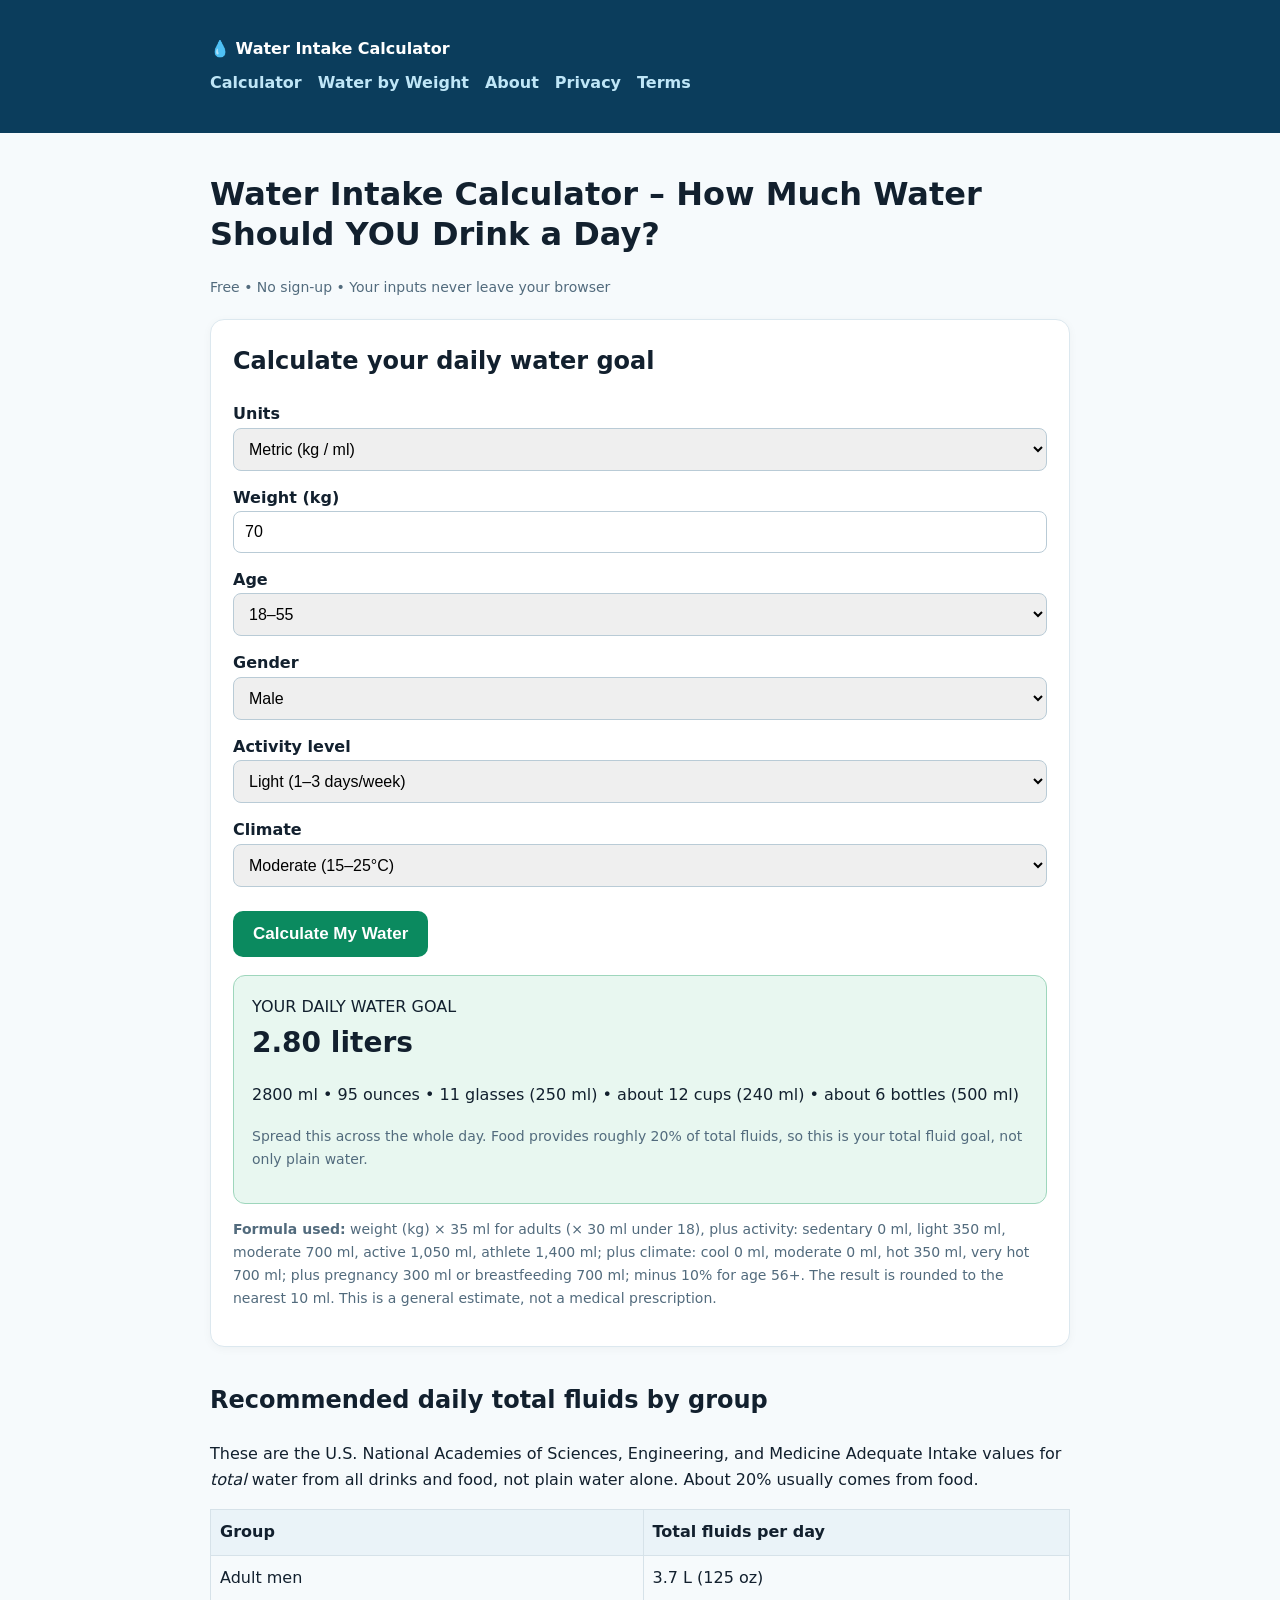
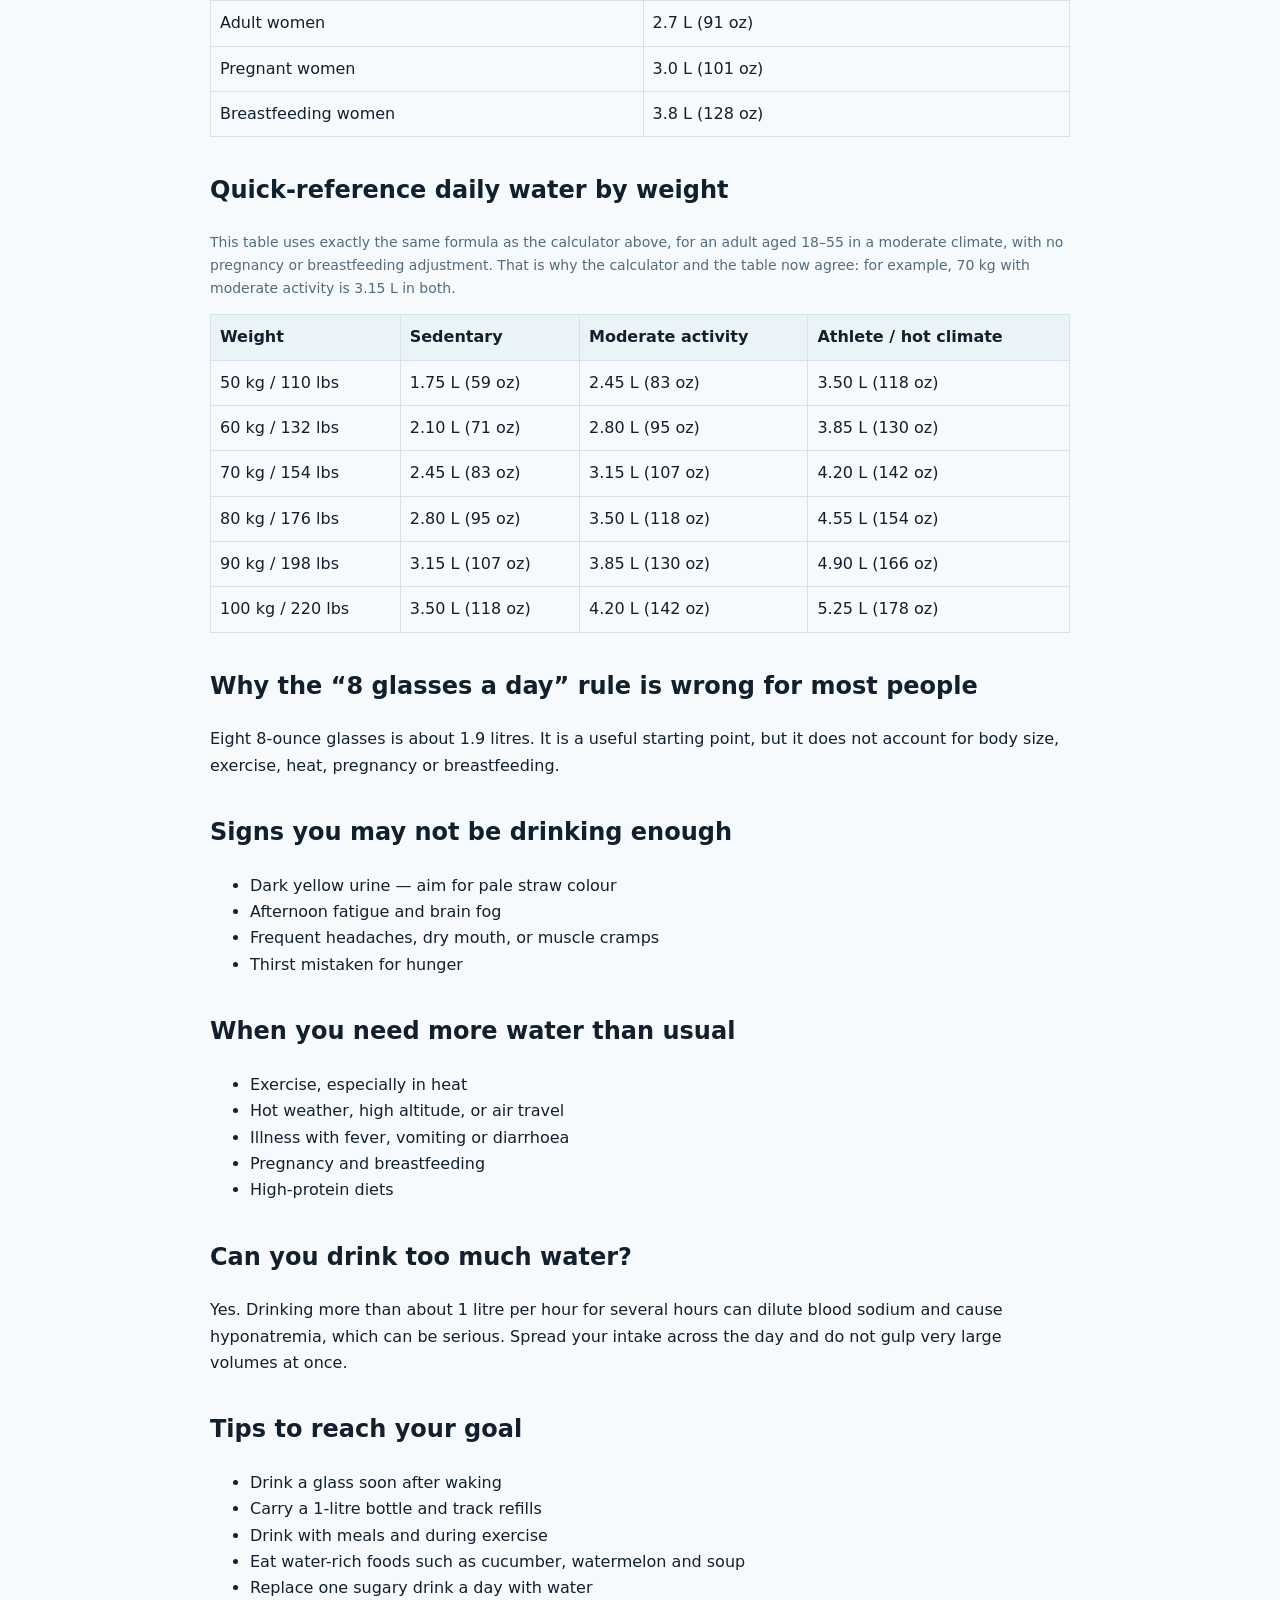
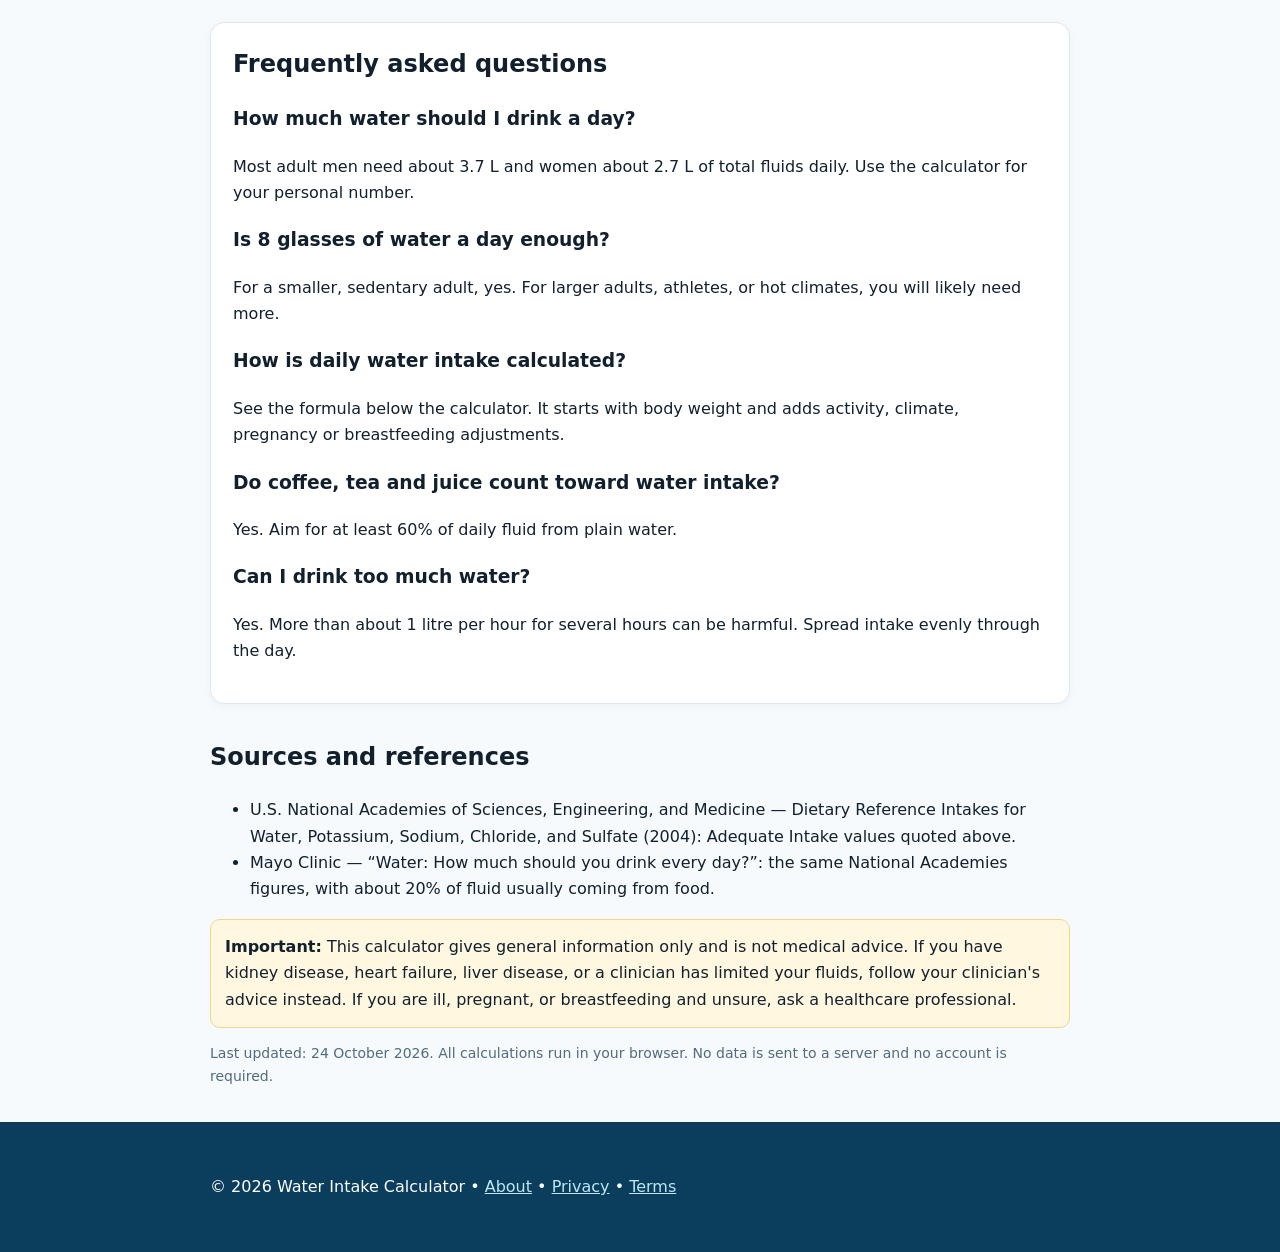
==== commit dc32eb1d: "Add files via upload" ====
--- a/index.html
+++ b/index.html
@@ -1,591 +1,154 @@
 <!DOCTYPE html>
 <html lang="en">
 <head>
-<meta charset="UTF-8" />
-<meta http-equiv="X-UA-Compatible" content="IE=edge" />
-<meta name="viewport" content="width=device-width, initial-scale=1.0, maximum-scale=5.0" />
-
-<!-- ===================== PRIMARY SEO META ===================== -->
-<title>Water Intake Calculator – How Much Water Should I Drink a Day? | Free Hydration Calculator</title>
-<meta name="description" content="Free Water Intake Calculator – find out exactly how much water you should drink a day based on your weight, age, activity level &amp; climate. Daily hydration calculator in oz, ml &amp; cups. Fast, accurate, mobile-friendly." />
-<meta name="keywords" content="water intake calculator, daily water intake calculator, how much water should i drink, hydration calculator, water calculator by weight, water calculator ounces, water needs calculator, water consumption calculator, water intake calculator for women, water intake calculator for kids" />
-<meta name="author" content="Water Intake Calculator" />
-<meta name="robots" content="index, follow, max-snippet:-1, max-image-preview:large, max-video-preview:-1" />
-<meta name="googlebot" content="index, follow" />
-<meta name="rating" content="general" />
-<meta name="theme-color" content="#00b4d8" />
-<link rel="canonical" href="https://waterintakecalculator.github.io/" />
-
-<!-- ===================== OPEN GRAPH ===================== -->
-<meta property="og:type" content="website" />
-<meta property="og:site_name" content="Water Intake Calculator" />
-<meta property="og:title" content="Water Intake Calculator – How Much Water Should You Drink a Day?" />
-<meta property="og:description" content="Calculate your perfect daily water intake based on weight, age, activity &amp; climate. Free hydration calculator." />
-<meta property="og:url" content="https://waterintakecalculator.github.io/" />
-<meta property="og:image" content="https://waterintakecalculator.github.io/assets/og-cover.png" />
-<meta property="og:locale" content="en_US" />
-
-<!-- ===================== TWITTER CARD ===================== -->
-<meta name="twitter:card" content="summary_large_image" />
-<meta name="twitter:title" content="Water Intake Calculator – Daily Hydration Calculator" />
-<meta name="twitter:description" content="Find out how much water YOU should drink each day. Free, fast, mobile-friendly." />
-<meta name="twitter:image" content="https://waterintakecalculator.github.io/assets/og-cover.png" />
-
-<!-- ===================== FAVICON (inline SVG – water drop) ===================== -->
-<link rel="icon" type="image/svg+xml" href="data:image/svg+xml,%3Csvg xmlns='http://www.w3.org/2000/svg' viewBox='0 0 64 64'%3E%3Cdefs%3E%3ClinearGradient id='g' x1='0' x2='0' y1='0' y2='1'%3E%3Cstop offset='0' stop-color='%2300d4ff'/%3E%3Cstop offset='1' stop-color='%230077b6'/%3E%3C/linearGradient%3E%3C/defs%3E%3Cpath d='M32 4 C 18 22, 12 32, 12 42 a20 20 0 0 0 40 0 c0 -10 -6 -20 -20 -38 z' fill='url(%23g)'/%3E%3Cellipse cx='24' cy='38' rx='5' ry='8' fill='%23ffffff' opacity='.35'/%3E%3C/svg%3E" />
-<link rel="manifest" href="manifest.json" />
-
-<!-- ===================== PRECONNECT ===================== -->
-<link rel="preconnect" href="https://fonts.googleapis.com" />
-<link rel="preconnect" href="https://fonts.gstatic.com" crossorigin />
-<link href="https://fonts.googleapis.com/css2?family=Inter:wght@400;500;600;700;800&family=Poppins:wght@600;700;800&display=swap" rel="stylesheet" />
-
-<link rel="stylesheet" href="style.css" />
-
-<!-- ===================== STRUCTURED DATA / SCHEMA ===================== -->
+<meta charset="UTF-8">
+<meta name="viewport" content="width=device-width, initial-scale=1">
+<title>Water Intake Calculator – How Much Water Should I Drink a Day?</title>
+<meta name="description" content="Free water intake calculator. Enter your weight, age, gender, activity and climate to get your daily water goal in liters, ounces, glasses and bottles. No sign-up, calculations run in your browser.">
+<link rel="canonical" href="https://waterintakecalculator.github.io/">
+<meta property="og:title" content="Water Intake Calculator – How Much Water Should I Drink a Day?">
+<meta property="og:description" content="Calculate your personal daily water goal from weight, activity and climate. Free, private, no sign-up.">
+<meta property="og:type" content="website">
+<meta property="og:url" content="https://waterintakecalculator.github.io/">
+<style>
+*{box-sizing:border-box}body{font-family:system-ui,-apple-system,Segoe UI,Roboto,Arial,sans-serif;margin:0;color:#12202e;line-height:1.65;background:#f6fafc}
+a{color:#0b6fa4}header,footer{background:#0b3d5c;color:#fff;padding:16px 20px}header a,footer a{color:#bfe6f7}
+.wrap{max-width:900px;margin:0 auto;padding:20px}nav a{margin-right:16px;text-decoration:none;font-weight:600}
+.card{background:#fff;border:1px solid #dce8ef;border-radius:14px;padding:22px;margin:20px 0;box-shadow:0 2px 10px rgba(0,0,0,.04)}
+label{display:block;font-weight:700;margin:14px 0 6px}input,select{width:100%;padding:11px;border:1px solid #b9cbd6;border-radius:8px;font-size:16px}
+button{background:#0b8a5f;color:#fff;border:0;padding:13px 20px;border-radius:10px;font-size:17px;font-weight:700;cursor:pointer;margin-top:18px}
+button:hover{background:#097453}.result{background:#e8f7f0;border:1px solid #9ed6bc;border-radius:12px;padding:18px;margin-top:18px}
+.result strong{font-size:28px}table{width:100%;border-collapse:collapse;margin:14px 0}th,td{border:1px solid #d6e2e9;padding:9px;text-align:left}th{background:#eaf3f8}
+.small{font-size:14px;color:#526b7d}.notice{background:#fff7e0;border:1px solid #f0d68a;border-radius:10px;padding:14px}
+h1{font-size:32px;line-height:1.25}h2{margin-top:34px}
+@media(max-width:600px){h1{font-size:26px}.wrap{padding:14px}}
+</style>
 <script type="application/ld+json">
-{
-  "@context": "https://schema.org",
-  "@graph": [
-    {
-      "@type": "WebSite",
-      "@id": "https://waterintakecalculator.github.io/#website",
-      "url": "https://waterintakecalculator.github.io/",
-      "name": "Water Intake Calculator",
-      "description": "Free Water Intake Calculator – daily hydration based on weight, age, activity and climate.",
-      "publisher": { "@id": "https://waterintakecalculator.github.io/#organization" },
-      "potentialAction": {
-        "@type": "SearchAction",
-        "target": "https://waterintakecalculator.github.io/?s={search_term_string}",
-        "query-input": "required name=search_term_string"
-      }
-    },
-    {
-      "@type": "Organization",
-      "@id": "https://waterintakecalculator.github.io/#organization",
-      "name": "Water Intake Calculator",
-      "url": "https://waterintakecalculator.github.io/",
-      "email": "oursuna46@gmail.com",
-      "logo": {
-        "@type": "ImageObject",
-        "url": "https://waterintakecalculator.github.io/assets/logo.png",
-        "width": 512,
-        "height": 512
-      }
-    },
-    {
-      "@type": "WebApplication",
-      "name": "Water Intake Calculator",
-      "url": "https://waterintakecalculator.github.io/",
-      "applicationCategory": "HealthApplication",
-      "operatingSystem": "Any",
-      "browserRequirements": "Requires JavaScript",
-      "offers": { "@type": "Offer", "price": "0", "priceCurrency": "USD" },
-      "aggregateRating": {
-        "@type": "AggregateRating",
-        "ratingValue": "4.9",
-        "ratingCount": "1843",
-        "bestRating": "5",
-        "worstRating": "1"
-      }
-    },
-    {
-      "@type": "FAQPage",
-      "mainEntity": [
-        {
-          "@type": "Question",
-          "name": "How much water should I drink a day?",
-          "acceptedAnswer": {
-            "@type": "Answer",
-            "text": "The U.S. National Academies of Sciences recommend about 3.7 liters (125 oz) of total fluids per day for men and 2.7 liters (91 oz) for women. Personal needs vary by weight, activity level and climate — our calculator personalizes this number for you."
-          }
-        },
-        {
-          "@type": "Question",
-          "name": "How is daily water intake calculated?",
-          "acceptedAnswer": {
-            "@type": "Answer",
-            "text": "A common formula is body weight (lbs) × 0.5 = ounces of water per day. We also add extra fluid for exercise (12 oz per 30 minutes) and hot climate (+10–15%)."
-          }
-        },
-        {
-          "@type": "Question",
-          "name": "Is 8 glasses of water a day enough?",
-          "acceptedAnswer": {
-            "@type": "Answer",
-            "text": "The classic '8x8 rule' (eight 8-oz glasses = 64 oz) is a good starting point but it ignores weight, age, gender and activity. Most adults need 70–125 oz depending on those factors."
-          }
-        },
-        {
-          "@type": "Question",
-          "name": "Can drinking too much water be harmful?",
-          "acceptedAnswer": {
-            "@type": "Answer",
-            "text": "Yes. Drinking more than 1 liter per hour for several hours can dilute sodium and cause hyponatremia. Stay within the calculator's recommended range and listen to thirst cues."
-          }
-        },
-        {
-          "@type": "Question",
-          "name": "Do coffee and tea count toward water intake?",
-          "acceptedAnswer": {
-            "@type": "Answer",
-            "text": "Yes. Despite the mild diuretic effect, coffee and tea contribute net positive fluid. Aim for at least 60% of daily intake from plain water though."
-          }
-        }
-      ]
-    },
-    {
-      "@type": "BreadcrumbList",
-      "itemListElement": [
-        { "@type": "ListItem", "position": 1, "name": "Home", "item": "https://waterintakecalculator.github.io/" },
-        { "@type": "ListItem", "position": 2, "name": "Water Intake Calculator", "item": "https://waterintakecalculator.github.io/#calculator" }
-      ]
-    },
-    {
-      "@type": "HowTo",
-      "name": "How to use the Water Intake Calculator",
-      "description": "Calculate your personalized daily water intake in 4 simple steps.",
-      "step": [
-        { "@type": "HowToStep", "name": "Enter weight", "text": "Type your body weight in kilograms or pounds." },
-        { "@type": "HowToStep", "name": "Choose age & gender", "text": "Select your age range and biological gender for accurate baseline." },
-        { "@type": "HowToStep", "name": "Pick activity & climate", "text": "Select your daily activity level and whether you live in a hot climate." },
-        { "@type": "HowToStep", "name": "View results", "text": "Get your personalized intake in oz, ml, liters and cups instantly." }
-      ]
-    }
-  ]
-}
+{"@context":"https://schema.org","@type":"FAQPage","mainEntity":[
+{"@type":"Question","name":"How much water should I drink a day?","acceptedAnswer":{"@type":"Answer","text":"Most adult men need about 3.7 litres and women about 2.7 litres of total fluids daily, including water from food and all drinks. Personal needs vary by weight, activity and climate, so use the calculator above for your own number."}},
+{"@type":"Question","name":"Is 8 glasses of water a day enough?","acceptedAnswer":{"@type":"Answer","text":"For a smaller, sedentary adult it can be enough. For larger adults, athletes, or people in hot climates, 10 to 16 glasses may be needed."}},
+{"@type":"Question","name":"How is daily water intake calculated?","acceptedAnswer":{"@type":"Answer","text":"This calculator uses weight in kilograms multiplied by 35 ml, plus an activity amount and a climate amount, with adjustments for pregnancy, breastfeeding and older age. The full formula is shown below the calculator."}},
+{"@type":"Question","name":"Do coffee, tea and juice count toward water intake?","acceptedAnswer":{"@type":"Answer","text":"Yes. Their fluid counts toward total fluid intake. Aim for at least 60 percent of your daily fluid from plain water."}},
+{"@type":"Question","name":"Can I drink too much water?","acceptedAnswer":{"@type":"Answer","text":"Yes. Drinking more than about 1 litre per hour for several hours can dilute blood sodium and cause hyponatremia. Spread intake evenly through the day."}}
+]}
 </script>
 </head>
+<body>
+<header><div class="wrap"><strong>💧 Water Intake Calculator</strong>
+<nav style="margin-top:8px"><a href="index.html">Calculator</a><a href="daily-water-by-weight.html">Water by Weight</a><a href="about.html">About</a><a href="privacy.html">Privacy</a><a href="terms.html">Terms</a></nav></div></header>
+<main class="wrap">
+<h1>Water Intake Calculator – How Much Water Should YOU Drink a Day?</h1>
+<p class="small">Free • No sign-up • Your inputs never leave your browser</p>
 
-<body>
-
-<!-- ============== SKIP LINK ============== -->
-<a href="#calculator" class="skip-link">Skip to calculator</a>
-
-<!-- ============== HEADER ============== -->
-<header class="site-header" id="top">
-  <div class="container header-inner">
-    <a href="#top" class="logo" aria-label="Water Intake Calculator – Home">
-      <span class="logo-mark" aria-hidden="true">
-        <svg viewBox="0 0 64 64" width="36" height="36">
-          <defs>
-            <linearGradient id="lg" x1="0" x2="0" y1="0" y2="1">
-              <stop offset="0" stop-color="#00d4ff"/>
-              <stop offset="1" stop-color="#0077b6"/>
-            </linearGradient>
-          </defs>
-          <path d="M32 4 C 18 22, 12 32, 12 42 a20 20 0 0 0 40 0 c0 -10 -6 -20 -20 -38 z" fill="url(#lg)"/>
-          <ellipse cx="24" cy="38" rx="5" ry="8" fill="#ffffff" opacity=".35"/>
-        </svg>
-      </span>
-      <span class="logo-text"><b>Water</b>Intake<span>Calculator</span></span>
-    </a>
-
-    <nav class="main-nav" aria-label="Primary">
-      <button class="nav-toggle" aria-expanded="false" aria-controls="primary-menu" aria-label="Open menu">
-        <span></span><span></span><span></span>
-      </button>
-      <ul id="primary-menu">
-        <li><a href="#calculator">Calculator</a></li>
-        <li><a href="#how-it-works">How It Works</a></li>
-        <li><a href="#water-by-age">Water by Age</a></li>
-        <li><a href="#article">Guide</a></li>
-        <li><a href="#faq">FAQ</a></li>
-        <li><a href="#contact" class="btn-link">Contact</a></li>
-      </ul>
-    </nav>
-  </div>
-</header>
-
-<!-- ============== HERO + CALCULATOR ============== -->
-<main>
-<section class="hero" id="calculator">
-  <div class="container hero-grid">
-
-    <div class="hero-copy">
-      <span class="eyebrow">💧 Trusted by 2M+ hydrated users</span>
-      <h1>Water Intake Calculator – How Much Water Should <span class="gradient-text">YOU</span> Drink a Day?</h1>
-      <p class="lead">
-        Find out your <strong>exact daily hydration need</strong> in seconds. Our free
-        <strong>Water Intake Calculator</strong> personalizes results based on your weight, age, gender, activity level &amp; climate — backed by NIH and Mayo Clinic guidelines.
-      </p>
-      <ul class="hero-bullets">
-        <li>✅ Personalized water intake by weight</li>
-        <li>✅ Adjusts for exercise &amp; hot weather</li>
-        <li>✅ Results in oz, ml, liters &amp; cups</li>
-        <li>✅ 100% Free • No sign-up • Mobile friendly</li>
-      </ul>
-    </div>
-
-    <!-- ============ THE CALCULATOR CARD ============ -->
-    <div class="calc-card" role="region" aria-label="Water Intake Calculator Tool">
-
-      <div class="calc-tabs" role="tablist">
-        <button class="tab active" data-unit="metric" role="tab" aria-selected="true">🌐 Metric (kg / ml)</button>
-        <button class="tab" data-unit="imperial" role="tab" aria-selected="false">🇺🇸 Imperial (lbs / oz)</button>
-      </div>
-
-      <div class="calc-body">
-        <div class="form-row">
-          <div class="form-field">
-            <label for="weight">Your weight</label>
-            <div class="weight-wrap">
-              <input type="number" id="weight" min="20" max="300" value="70" />
-              <span class="unit-label" id="weight-unit">kg</span>
-            </div>
-          </div>
-          <div class="form-field">
-            <label for="age">Age</label>
-            <select id="age">
-              <option value="child">Under 18</option>
-              <option value="adult" selected>18 – 55</option>
-              <option value="senior">56+</option>
-            </select>
-          </div>
-        </div>
-
-        <div class="form-row">
-          <div class="form-field">
-            <label for="gender">Gender</label>
-            <select id="gender">
-              <option value="male" selected>Male</option>
-              <option value="female">Female</option>
-              <option value="pregnant">Pregnant</option>
-              <option value="breastfeeding">Breastfeeding</option>
-            </select>
-          </div>
-          <div class="form-field">
-            <label for="activity">Activity Level</label>
-            <select id="activity">
-              <option value="sedentary">😴 Sedentary (little exercise)</option>
-              <option value="light" selected>🚶 Light (1–3 days/wk)</option>
-              <option value="moderate">🏃 Moderate (3–5 days/wk)</option>
-              <option value="active">🏋️ Active (6–7 days/wk)</option>
-              <option value="athlete">🥇 Athlete (2x/day)</option>
-            </select>
-          </div>
-        </div>
-
-        <div class="form-row single">
-          <div class="form-field">
-            <label for="climate">Climate</label>
-            <select id="climate">
-              <option value="cool">❄️ Cool (under 15 °C / 59 °F)</option>
-              <option value="moderate" selected>🌤 Moderate (15–25 °C)</option>
-              <option value="hot">☀️ Hot (25–32 °C / 77–90 °F)</option>
-              <option value="veryhot">🔥 Very Hot (32 °C+ / 90 °F+)</option>
-            </select>
-          </div>
-        </div>
-
-        <button id="calc-btn" class="btn-primary">Calculate My Water <span aria-hidden="true">→</span></button>
-
-        <div class="result" id="result" aria-live="polite"></div>
-      </div>
-    </div>
-  </div>
+<section class="card" id="calculator" aria-label="Water intake calculator">
+<h2 style="margin-top:0">Calculate your daily water goal</h2>
+<label>Units
+<select id="units"><option value="metric">Metric (kg / ml)</option><option value="imperial">Imperial (lbs / oz)</option></select></label>
+<label>Weight <span id="weightUnit">(kg)</span>
+<input type="number" id="weight" value="70" min="20" max="300" step="1"></label>
+<label>Age
+<select id="age"><option value="under18">Under 18</option><option value="adult" selected>18–55</option><option value="senior">56+</option></select></label>
+<label>Gender
+<select id="gender"><option value="male" selected>Male</option><option value="female">Female</option><option value="pregnant">Pregnant</option><option value="breastfeeding">Breastfeeding</option></select></label>
+<label>Activity level
+<select id="activity"><option value="sedentary">Sedentary</option><option value="light" selected>Light (1–3 days/week)</option><option value="moderate">Moderate (3–5 days/week)</option><option value="active">Active (6–7 days/week)</option><option value="athlete">Athlete (2x/day)</option></select></label>
+<label>Climate
+<select id="climate"><option value="cool">Cool</option><option value="moderate" selected>Moderate (15–25°C)</option><option value="hot">Hot</option><option value="veryhot">Very hot</option></select></label>
+<button type="button" onclick="calculate()">Calculate My Water</button>
+<div class="result" id="result" role="status"></div>
+<p class="small"><strong>Formula used:</strong> weight (kg) × 35 ml for adults (× 30 ml under 18), plus activity: sedentary 0 ml, light 350 ml, moderate 700 ml, active 1,050 ml, athlete 1,400 ml; plus climate: cool 0 ml, moderate 0 ml, hot 350 ml, very hot 700 ml; plus pregnancy 300 ml or breastfeeding 700 ml; minus 10% for age 56+. The result is rounded to the nearest 10 ml. This is a general estimate, not a medical prescription.</p>
 </section>
 
-<!-- ============== AD: 728x90 / mobile 320x50 — AFTER tool ============== -->
-<div class="ad-wrap ad-leaderboard container" aria-label="Advertisement">
-  <span class="ad-label">Advertisement</span>
+<section>
+<h2>Recommended daily total fluids by group</h2>
+<p>These are the U.S. National Academies of Sciences, Engineering, and Medicine Adequate Intake values for <em>total</em> water from all drinks and food, not plain water alone. About 20% usually comes from food.</p>
+<table><tr><th>Group</th><th>Total fluids per day</th></tr>
+<tr><td>Adult men</td><td>3.7 L (125 oz)</td></tr>
+<tr><td>Adult women</td><td>2.7 L (91 oz)</td></tr>
+<tr><td>Pregnant women</td><td>3.0 L (101 oz)</td></tr>
+<tr><td>Breastfeeding women</td><td>3.8 L (128 oz)</td></tr></table>
 
-  <!-- Desktop 728x90 -->
-  <div class="ad-desktop">
-    <script>
-      atOptions = { 'key':'89189afc3b2a7a97800d4d7d9a851a84','format':'iframe','height':90,'width':728,'params':{} };
-    </script>
-    <script src="https://www.highperformanceformat.com/89189afc3b2a7a97800d4d7d9a851a84/invoke.js"></script>
-  </div>
+<h2>Quick-reference daily water by weight</h2>
+<p class="small">This table uses exactly the same formula as the calculator above, for an adult aged 18–55 in a moderate climate, with no pregnancy or breastfeeding adjustment. That is why the calculator and the table now agree: for example, 70 kg with moderate activity is 3.15 L in both.</p>
+<table><tr><th>Weight</th><th>Sedentary</th><th>Moderate activity</th><th>Athlete / hot climate</th></tr>
+<tr><td>50 kg / 110 lbs</td><td>1.75 L (59 oz)</td><td>2.45 L (83 oz)</td><td>3.50 L (118 oz)</td></tr>
+<tr><td>60 kg / 132 lbs</td><td>2.10 L (71 oz)</td><td>2.80 L (95 oz)</td><td>3.85 L (130 oz)</td></tr>
+<tr><td>70 kg / 154 lbs</td><td>2.45 L (83 oz)</td><td>3.15 L (107 oz)</td><td>4.20 L (142 oz)</td></tr>
+<tr><td>80 kg / 176 lbs</td><td>2.80 L (95 oz)</td><td>3.50 L (118 oz)</td><td>4.55 L (154 oz)</td></tr>
+<tr><td>90 kg / 198 lbs</td><td>3.15 L (107 oz)</td><td>3.85 L (130 oz)</td><td>4.90 L (166 oz)</td></tr>
+<tr><td>100 kg / 220 lbs</td><td>3.50 L (118 oz)</td><td>4.20 L (142 oz)</td><td>5.25 L (178 oz)</td></tr></table>
 
-  <!-- Mobile 320x50 -->
-  <div class="ad-mobile">
-    <script>
-      atOptions = { 'key':'d1b907d5740fd8f02e0cf85c3975f879','format':'iframe','height':50,'width':320,'params':{} };
-    </script>
-    <script src="https://www.highperformanceformat.com/d1b907d5740fd8f02e0cf85c3975f879/invoke.js"></script>
-  </div>
-</div>
+<h2>Why the “8 glasses a day” rule is wrong for most people</h2>
+<p>Eight 8-ounce glasses is about 1.9 litres. It is a useful starting point, but it does not account for body size, exercise, heat, pregnancy or breastfeeding.</p>
 
-<!-- ============== HOW IT WORKS ============== -->
-<section class="how" id="how-it-works">
-  <div class="container">
-    <h2 class="section-title">How the Water Intake Calculator Works</h2>
-    <p class="section-sub">Our formula combines the <strong>NIH baseline rule</strong> (35 ml per kg of body weight) with activity, climate &amp; life-stage adjustments — giving you a personalized number, not a one-size-fits-all 8-glass myth.</p>
+<h2>Signs you may not be drinking enough</h2>
+<ul><li>Dark yellow urine — aim for pale straw colour</li><li>Afternoon fatigue and brain fog</li><li>Frequent headaches, dry mouth, or muscle cramps</li><li>Thirst mistaken for hunger</li></ul>
 
-    <div class="how-grid">
-      <div class="how-card"><div class="how-num">1</div><h3>Enter Weight</h3><p>Toggle metric (kg) or imperial (lbs).</p></div>
-      <div class="how-card"><div class="how-num">2</div><h3>Age &amp; Gender</h3><p>Pick your range — includes pregnancy &amp; nursing.</p></div>
-      <div class="how-card"><div class="how-num">3</div><h3>Activity &amp; Climate</h3><p>Sweat = extra water. We add it automatically.</p></div>
-      <div class="how-card"><div class="how-num">4</div><h3>Get Your Number</h3><p>Personalized intake in oz, ml, liters &amp; cups.</p></div>
-    </div>
-  </div>
+<h2>When you need more water than usual</h2>
+<ul><li>Exercise, especially in heat</li><li>Hot weather, high altitude, or air travel</li><li>Illness with fever, vomiting or diarrhoea</li><li>Pregnancy and breastfeeding</li><li>High-protein diets</li></ul>
+
+<h2>Can you drink too much water?</h2>
+<p>Yes. Drinking more than about 1 litre per hour for several hours can dilute blood sodium and cause hyponatremia, which can be serious. Spread your intake across the day and do not gulp very large volumes at once.</p>
+
+<h2>Tips to reach your goal</h2>
+<ul><li>Drink a glass soon after waking</li><li>Carry a 1-litre bottle and track refills</li><li>Drink with meals and during exercise</li><li>Eat water-rich foods such as cucumber, watermelon and soup</li><li>Replace one sugary drink a day with water</li></ul>
 </section>
 
-<!-- ============ MID 468x60 ============ -->
-<div class="ad-wrap ad-banner container" aria-label="Advertisement">
-  <span class="ad-label">Advertisement</span>
-  <script>
-    atOptions = { 'key':'2878e524350ef95b4a6f870ade28b549','format':'iframe','height':60,'width':468,'params':{} };
-  </script>
-  <script src="https://www.highperformanceformat.com/2878e524350ef95b4a6f870ade28b549/invoke.js"></script>
-</div>
-
-<!-- ============== WATER BY AGE ============== -->
-<section class="age" id="water-by-age">
-  <div class="container">
-    <h2 class="section-title">Recommended Daily Water Intake by Age &amp; Gender</h2>
-    <p class="section-sub">Based on the U.S. National Academies of Sciences, Engineering, and Medicine guidelines.</p>
-
-    <div class="table-wrap">
-      <table class="age-table">
-        <thead>
-          <tr><th>Group</th><th>Age</th><th>Total Fluids / day</th><th>≈ Glasses (8 oz)</th></tr>
-        </thead>
-        <tbody>
-          <tr><td>Infant</td><td>0–6 months</td><td>0.7 L (from milk only)</td><td>—</td></tr>
-          <tr><td>Toddler</td><td>1–3 years</td><td>1.3 L (44 oz)</td><td>5–6</td></tr>
-          <tr><td>Child</td><td>4–8 years</td><td>1.7 L (57 oz)</td><td>7</td></tr>
-          <tr><td>Boy</td><td>9–13 years</td><td>2.4 L (81 oz)</td><td>10</td></tr>
-          <tr><td>Girl</td><td>9–13 years</td><td>2.1 L (71 oz)</td><td>9</td></tr>
-          <tr><td>Teen Boy</td><td>14–18 years</td><td>3.3 L (112 oz)</td><td>14</td></tr>
-          <tr><td>Teen Girl</td><td>14–18 years</td><td>2.3 L (78 oz)</td><td>10</td></tr>
-          <tr><td><strong>Adult Man</strong></td><td>19+ years</td><td><strong>3.7 L (125 oz)</strong></td><td><strong>15–16</strong></td></tr>
-          <tr><td><strong>Adult Woman</strong></td><td>19+ years</td><td><strong>2.7 L (91 oz)</strong></td><td><strong>11–12</strong></td></tr>
-          <tr><td>Pregnant Woman</td><td>any age</td><td>3.0 L (101 oz)</td><td>12–13</td></tr>
-          <tr><td>Breastfeeding Woman</td><td>any age</td><td>3.8 L (128 oz)</td><td>16</td></tr>
-        </tbody>
-      </table>
-    </div>
-    <p class="footnote">⚠ About 20% of daily fluid comes from food (fruits, soups, vegetables). The calculator already accounts for this.</p>
-  </div>
+<section class="card">
+<h2 style="margin-top:0">Frequently asked questions</h2>
+<h3>How much water should I drink a day?</h3>
+<p>Most adult men need about 3.7 L and women about 2.7 L of total fluids daily. Use the calculator for your personal number.</p>
+<h3>Is 8 glasses of water a day enough?</h3>
+<p>For a smaller, sedentary adult, yes. For larger adults, athletes, or hot climates, you will likely need more.</p>
+<h3>How is daily water intake calculated?</h3>
+<p>See the formula below the calculator. It starts with body weight and adds activity, climate, pregnancy or breastfeeding adjustments.</p>
+<h3>Do coffee, tea and juice count toward water intake?</h3>
+<p>Yes. Aim for at least 60% of daily fluid from plain water.</p>
+<h3>Can I drink too much water?</h3>
+<p>Yes. More than about 1 litre per hour for several hours can be harmful. Spread intake evenly through the day.</p>
 </section>
 
-<!-- ============== DETAILED SEO ARTICLE ============== -->
-<article class="article" id="article">
-  <div class="container article-grid">
-    <div class="article-body">
-      <h2>The Complete Guide to Daily Water Intake &amp; Hydration</h2>
-
-      <p>Water is the most underrated performance-enhancing substance on the planet. Your blood is 90% water. Your brain is 73% water. Even your bones are 31% water. Lose just 2% of your body water and you start to see <strong>measurable drops in concentration, mood, and physical performance</strong>. A reliable <strong>water intake calculator</strong> takes the guesswork out of staying hydrated.</p>
-
-      <h3>Why the “8 Glasses a Day” Rule Is Wrong (for Most People)</h3>
-      <p>The famous “8×8” rule — eight 8-ounce glasses = 64 oz — was never based on real science. It first appeared in a 1945 U.S. Food and Nutrition Board recommendation that explicitly stated <em>most of this quantity is contained in prepared foods</em>. Modern guidelines from the <strong>National Academies of Sciences</strong> are much more nuanced:</p>
-      <ul>
-        <li><strong>Adult men:</strong> 3.7 L (125 oz) total fluids per day</li>
-        <li><strong>Adult women:</strong> 2.7 L (91 oz) total fluids per day</li>
-        <li><strong>Pregnant women:</strong> 3.0 L (101 oz)</li>
-        <li><strong>Breastfeeding women:</strong> 3.8 L (128 oz)</li>
-      </ul>
-      <p>That includes <em>all</em> fluids — water, coffee, tea, milk, juice, and water inside food (fruits and vegetables alone provide ~20%).</p>
-
-      <h3>The Personalized Hydration Formula</h3>
-      <p>Most evidence-based dietitians use this simple formula as a baseline:</p>
-      <blockquote><strong>Water (oz) = Body weight (lbs) × 0.5 to 0.67</strong><br>
-      <strong>Water (ml) = Body weight (kg) × 30 to 40</strong></blockquote>
-      <p>Then add adjustments:</p>
-      <ul>
-        <li>+12 oz (350 ml) per 30 minutes of exercise</li>
-        <li>+10–15% if you live in a hot climate</li>
-        <li>+15–20% if pregnant</li>
-        <li>+25% if breastfeeding</li>
-        <li>−10% if you’re a senior (kidney concentration declines)</li>
-      </ul>
-      <p>Our calculator runs these numbers automatically so you don’t have to.</p>
-
-      <h3>Signs You Are Not Drinking Enough Water</h3>
-      <ul>
-        <li>🟡 Dark yellow urine (aim for pale straw color)</li>
-        <li>😴 Afternoon fatigue &amp; brain fog</li>
-        <li>🤕 Frequent headaches</li>
-        <li>👅 Dry mouth or bad breath</li>
-        <li>💪 Muscle cramps during workouts</li>
-        <li>🥱 Sugar cravings (thirst is often misread as hunger)</li>
-      </ul>
-
-      <h3>Quick-Reference Daily Water by Weight</h3>
-      <div class="table-wrap">
-        <table class="age-table">
-          <thead><tr><th>Weight</th><th>Sedentary</th><th>Moderate Activity</th><th>Athlete / Hot Climate</th></tr></thead>
-          <tbody>
-            <tr><td>50 kg / 110 lbs</td><td>1.7 L (57 oz)</td><td>2.2 L (75 oz)</td><td>2.9 L (98 oz)</td></tr>
-            <tr><td>60 kg / 132 lbs</td><td>2.0 L (68 oz)</td><td>2.6 L (88 oz)</td><td>3.4 L (115 oz)</td></tr>
-            <tr><td>70 kg / 154 lbs</td><td>2.4 L (81 oz)</td><td>3.1 L (104 oz)</td><td>4.0 L (135 oz)</td></tr>
-            <tr><td>80 kg / 176 lbs</td><td>2.7 L (91 oz)</td><td>3.5 L (118 oz)</td><td>4.5 L (152 oz)</td></tr>
-            <tr><td>90 kg / 198 lbs</td><td>3.1 L (105 oz)</td><td>4.0 L (135 oz)</td><td>5.1 L (172 oz)</td></tr>
-            <tr><td>100 kg / 220 lbs</td><td>3.4 L (115 oz)</td><td>4.4 L (148 oz)</td><td>5.7 L (193 oz)</td></tr>
-          </tbody>
-        </table>
-      </div>
-
-      <h3>Benefits of Drinking the Right Amount of Water</h3>
-      <ul>
-        <li>🧠 <strong>Sharper focus &amp; memory</strong> — even mild dehydration drops cognitive performance up to 14%</li>
-        <li>⚖️ <strong>Easier weight management</strong> — water before meals reduces calorie intake by ~13%</li>
-        <li>❤️ <strong>Heart health</strong> — proper hydration lowers blood pressure and resting heart rate</li>
-        <li>✨ <strong>Glowing skin</strong> — hydrated skin shows fewer fine lines and better elasticity</li>
-        <li>🦴 <strong>Joint &amp; muscle support</strong> — synovial fluid is 80% water</li>
-        <li>💩 <strong>Better digestion</strong> — softens stool, prevents constipation</li>
-        <li>🛡️ <strong>Detoxification</strong> — kidneys filter ~50 gallons of fluid daily</li>
-      </ul>
-
-      <h3>When You Need MORE Water Than Usual</h3>
-      <ol>
-        <li><strong>Exercise:</strong> +500 ml per hour of moderate workout, +1 L+ for intense or hot sessions</li>
-        <li><strong>Hot weather:</strong> 35°C / 95°F days need +20–30% baseline</li>
-        <li><strong>High-altitude:</strong> Above 2,500 m (8,000 ft) requires +15%</li>
-        <li><strong>Illness:</strong> Fever, vomiting, diarrhea drastically raise needs</li>
-        <li><strong>Pregnancy &amp; breastfeeding:</strong> Major fluid demand (see calculator)</li>
-        <li><strong>High-protein / keto diet:</strong> Add 0.5 L for protein metabolism</li>
-        <li><strong>Air travel:</strong> Cabin humidity is &lt;20% — drink 250 ml per flight hour</li>
-      </ol>
-
-      <h3>Can You Drink Too Much Water? (Hyponatremia Warning)</h3>
-      <p>Yes — <strong>water intoxication is real and can be fatal</strong>. Drinking more than 1 liter (34 oz) per hour for several hours dilutes blood sodium below safe levels, causing headache, nausea, confusion, and in severe cases seizures or death. This is most common in endurance athletes and during water-drinking contests. Stay within the calculator’s daily range and spread intake across the entire day — never gulp huge volumes at once.</p>
-
-      <h3>Pro Tips to Hit Your Daily Water Goal</h3>
-      <ul>
-        <li>🌅 Drink 500 ml right after waking — kickstarts metabolism by up to 30%</li>
-        <li>🥤 Carry a 1 L reusable bottle — refill twice for women, three times for men</li>
-        <li>⏰ Set hourly phone reminders, or use the visual tracker in our calculator</li>
-        <li>🍋 Add lemon, cucumber or mint if plain water is boring</li>
-        <li>🍉 Eat water-rich foods: watermelon (92%), cucumber (96%), lettuce (95%)</li>
-        <li>🍵 Replace one cola/soda with sparkling water</li>
-        <li>🌡 Drink cool (not icy) water — easier to absorb &amp; gentler on the stomach</li>
-      </ul>
-
-      <h3>Final Word</h3>
-      <p>Hydration is the cheapest, easiest health upgrade you can make today. Use the calculator above to find your exact number, keep a bottle within reach, and within two weeks you’ll notice sharper energy, fewer headaches, and a clearer mind. Bookmark this page, share it with friends — and stay refreshed. 💧</p>
-    </div>
-
-    <!-- =========== STICKY SIDEBAR ADS (revealed on scroll into article) =========== -->
-    <aside class="article-aside" aria-label="Sidebar advertisements">
-
-      <div class="sidebar-ad" id="sidebar-ad-1">
-        <button class="ad-close" aria-label="Close advertisement">×</button>
-        <span class="ad-label">Ad</span>
-        <script>
-          atOptions = { 'key':'33171893b4787ca4cee6401025f5dba8','format':'iframe','height':300,'width':160,'params':{} };
-        </script>
-        <script src="https://www.highperformanceformat.com/33171893b4787ca4cee6401025f5dba8/invoke.js"></script>
-      </div>
-
-      <div class="sidebar-ad" id="sidebar-ad-2">
-        <button class="ad-close" aria-label="Close advertisement">×</button>
-        <span class="ad-label">Ad</span>
-        <script>
-          atOptions = { 'key':'9518982f09fa8e6543df625ab27d5ddb','format':'iframe','height':600,'width':160,'params':{} };
-        </script>
-        <script src="https://www.highperformanceformat.com/9518982f09fa8e6543df625ab27d5ddb/invoke.js"></script>
-      </div>
-
-    </aside>
-  </div>
-</article>
-
-<!-- ============ MID 300x250 ============ -->
-<div class="ad-wrap ad-rect container" aria-label="Advertisement">
-  <span class="ad-label">Advertisement</span>
-  <script>
-    atOptions = { 'key':'fb00edb57a9539f2b204f58ee1333672','format':'iframe','height':250,'width':300,'params':{} };
-  </script>
-  <script src="https://www.highperformanceformat.com/fb00edb57a9539f2b204f58ee1333672/invoke.js"></script>
-</div>
-
-<!-- ============== FAQ ============== -->
-<section class="faq" id="faq">
-  <div class="container">
-    <h2 class="section-title">Frequently Asked Questions</h2>
-
-    <details><summary>How much water should I drink a day?</summary>
-      <p>Most adult men need about 3.7 L (125 oz) and women 2.7 L (91 oz) of total fluids daily. Personal needs vary by weight, activity, and climate — use the calculator above for your exact number.</p></details>
-
-    <details><summary>How is daily water intake calculated?</summary>
-      <p>The simplest formula is body weight (lbs) × 0.5 = ounces of water per day, plus 12 oz per 30 minutes of exercise and +10–15% for hot weather.</p></details>
-
-    <details><summary>Is 8 glasses of water a day enough?</summary>
-      <p>For a sedentary 60 kg adult, yes. For larger adults, athletes, or hot climates, you’ll likely need 10–16 glasses.</p></details>
-
-    <details><summary>Do coffee, tea and juice count toward water intake?</summary>
-      <p>Yes. Their mild diuretic effect is offset by the fluid they contain. Aim for at least 60% of your daily fluid from plain water.</p></details>
-
-    <details><summary>Can I drink too much water?</summary>
-      <p>Yes. More than 1 L per hour for several hours can cause hyponatremia (low blood sodium). Spread intake evenly through the day.</p></details>
-
-    <details><summary>What's the best time to drink water?</summary>
-      <p>Right after waking, 30 min before meals, before/during/after exercise, and stop 1–2 hours before bed to avoid waking up at night.</p></details>
-
-    <details><summary>Does the water intake calculator work for kids?</summary>
-      <p>Yes — choose “Under 18” in the age selector. We use age-appropriate ratios published by the NIH.</p></details>
-
-  </div>
+<section>
+<h2>Sources and references</h2>
+<ul>
+<li>U.S. National Academies of Sciences, Engineering, and Medicine — Dietary Reference Intakes for Water, Potassium, Sodium, Chloride, and Sulfate (2004): Adequate Intake values quoted above.</li>
+<li>Mayo Clinic — “Water: How much should you drink every day?”: the same National Academies figures, with about 20% of fluid usually coming from food.</li>
+</ul>
+<div class="notice"><strong>Important:</strong> This calculator gives general information only and is not medical advice. If you have kidney disease, heart failure, liver disease, or a clinician has limited your fluids, follow your clinician's advice instead. If you are ill, pregnant, or breastfeeding and unsure, ask a healthcare professional.</div>
+<p class="small">Last updated: 24 October 2026. All calculations run in your browser. No data is sent to a server and no account is required.</p>
 </section>
 </main>
-
-<!-- ============== FOOTER ============== -->
-<footer class="site-footer" id="contact">
-  <div class="container footer-grid">
-    <div>
-      <div class="logo logo-footer">
-        <span class="logo-mark" aria-hidden="true">
-          <svg viewBox="0 0 64 64" width="34" height="34">
-            <path d="M32 4 C 18 22, 12 32, 12 42 a20 20 0 0 0 40 0 c0 -10 -6 -20 -20 -38 z" fill="#00b4d8"/>
-            <ellipse cx="24" cy="38" rx="5" ry="8" fill="#ffffff" opacity=".35"/>
-          </svg>
-        </span>
-        <span class="logo-text"><b>Water</b>Intake<span>Calculator</span></span>
-      </div>
-      <p>The web's simplest, fastest, most accurate Water Intake Calculator. Backed by NIH &amp; Mayo Clinic data. Free forever.</p>
-    </div>
-
-    <div>
-      <h4>Quick Links</h4>
-      <ul>
-        <li><a href="#calculator">Water Calculator</a></li>
-        <li><a href="#how-it-works">How It Works</a></li>
-        <li><a href="#water-by-age">Water by Age</a></li>
-        <li><a href="#article">Hydration Guide</a></li>
-        <li><a href="#faq">FAQ</a></li>
-      </ul>
-    </div>
-
-    <div>
-      <h4>Legal</h4>
-      <ul>
-        <li><a href="privacy.html">Privacy Policy</a></li>
-        <li><a href="terms.html">Terms of Use</a></li>
-        <li><a href="about.html">About Us</a></li>
-      </ul>
-    </div>
-
-    <div>
-      <h4>Contact</h4>
-      <p>Email: <a href="mailto:oursuna46@gmail.com">oursuna46@gmail.com</a></p>
-      <p>Web: <a href="https://waterintakecalculator.github.io/">waterintakecalculator.github.io</a></p>
-    </div>
-  </div>
-
-  <div class="footer-bottom">
-    <div class="container">
-      <p>© <span id="year"></span> Water Intake Calculator. All rights reserved. | Made with 💧 for a healthier you.</p>
-    </div>
-  </div>
-</footer>
-
-<!-- ============== STICKY MOBILE BOTTOM AD (320x50 with close X) ============== -->
-<div class="sticky-bottom-ad" id="stickyAd" aria-label="Advertisement">
-  <button class="ad-close" id="closeStickyAd" aria-label="Close advertisement">×</button>
-  <span class="ad-label">Ad</span>
-  <script>
-    atOptions = { 'key':'d1b907d5740fd8f02e0cf85c3975f879','format':'iframe','height':50,'width':320,'params':{} };
-  </script>
-  <script src="https://www.highperformanceformat.com/d1b907d5740fd8f02e0cf85c3975f879/invoke.js"></script>
-</div>
-
-<!-- ============== INTERSTITIAL / POPUNDER ============== -->
-<script async="async" data-cfasync="false" src="https://pl29740890.effectivecpmnetwork.com/e2c2c3904bed6a40219fb955812671f3/invoke.js"></script>
-<div id="container-e2c2c3904bed6a40219fb955812671f3"></div>
-
-<script src="script.js"></script>
+<footer><div class="wrap"><p>© 2026 Water Intake Calculator • <a href="about.html">About</a> • <a href="privacy.html">Privacy</a> • <a href="terms.html">Terms</a></p></div></footer>
+<script>
+function calculate(){
+  var units=document.getElementById('units').value;
+  var w=parseFloat(document.getElementById('weight').value);
+  if(!w||w<=0){document.getElementById('result').innerHTML='<strong>Please enter a valid weight.</strong>';return;}
+  var kg=(units==='imperial')?w/2.20462:w;
+  var age=document.getElementById('age').value;
+  var gender=document.getElementById('gender').value;
+  var activity=document.getElementById('activity').value;
+  var climate=document.getElementById('climate').value;
+  var basePerKg=(age==='under18')?30:35;
+  var activityAdd={sedentary:0,light:350,moderate:700,active:1050,athlete:1400}[activity];
+  var climateAdd={cool:0,moderate:0,hot:350,veryhot:700}[climate];
+  var ml=kg*basePerKg+activityAdd+climateAdd;
+  if(gender==='pregnant')ml+=300;
+  if(gender==='breastfeeding')ml+=700;
+  if(age==='senior')ml*=0.9;
+  ml=Math.round(ml/10)*10;
+  var litres=(ml/1000).toFixed(2);
+  var oz=Math.round(ml/29.5735);
+  var glasses=Math.round(ml/250);
+  var cups=Math.round(ml/240);
+  var bottles=Math.round(ml/500);
+  document.getElementById('result').innerHTML='<div>YOUR DAILY WATER GOAL</div><strong>'+litres+' liters</strong><p>'+ml+' ml • '+oz+' ounces • '+glasses+' glasses (250 ml) • about '+cups+' cups (240 ml) • about '+bottles+' bottles (500 ml)</p><p class="small">Spread this across the whole day. Food provides roughly 20% of total fluids, so this is your total fluid goal, not only plain water.</p>';
+}
+document.getElementById('units').addEventListener('change',function(){
+  document.getElementById('weightUnit').textContent=(this.value==='imperial')?'(lbs)':'(kg)';
+  document.getElementById('weight').value=(this.value==='imperial')?154:70;
+});
+calculate();
+</script>
 </body>
 </html>
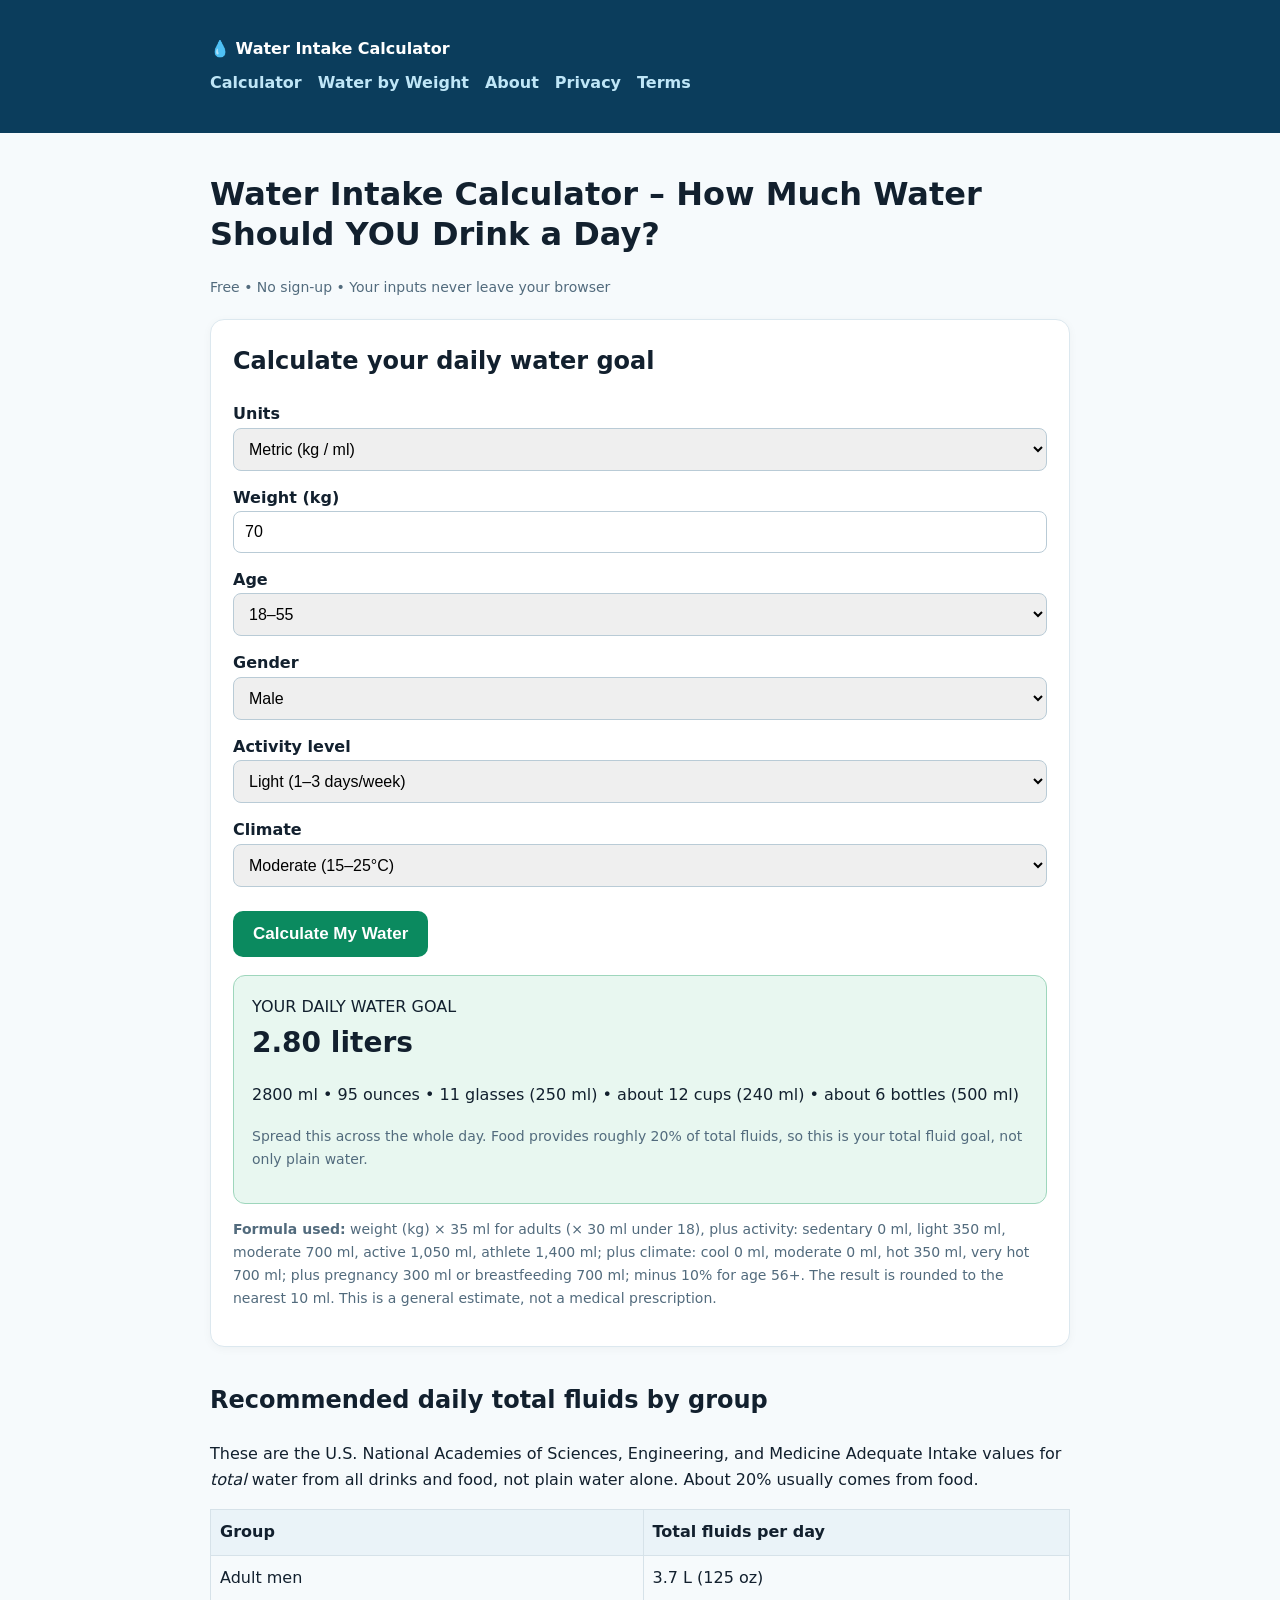
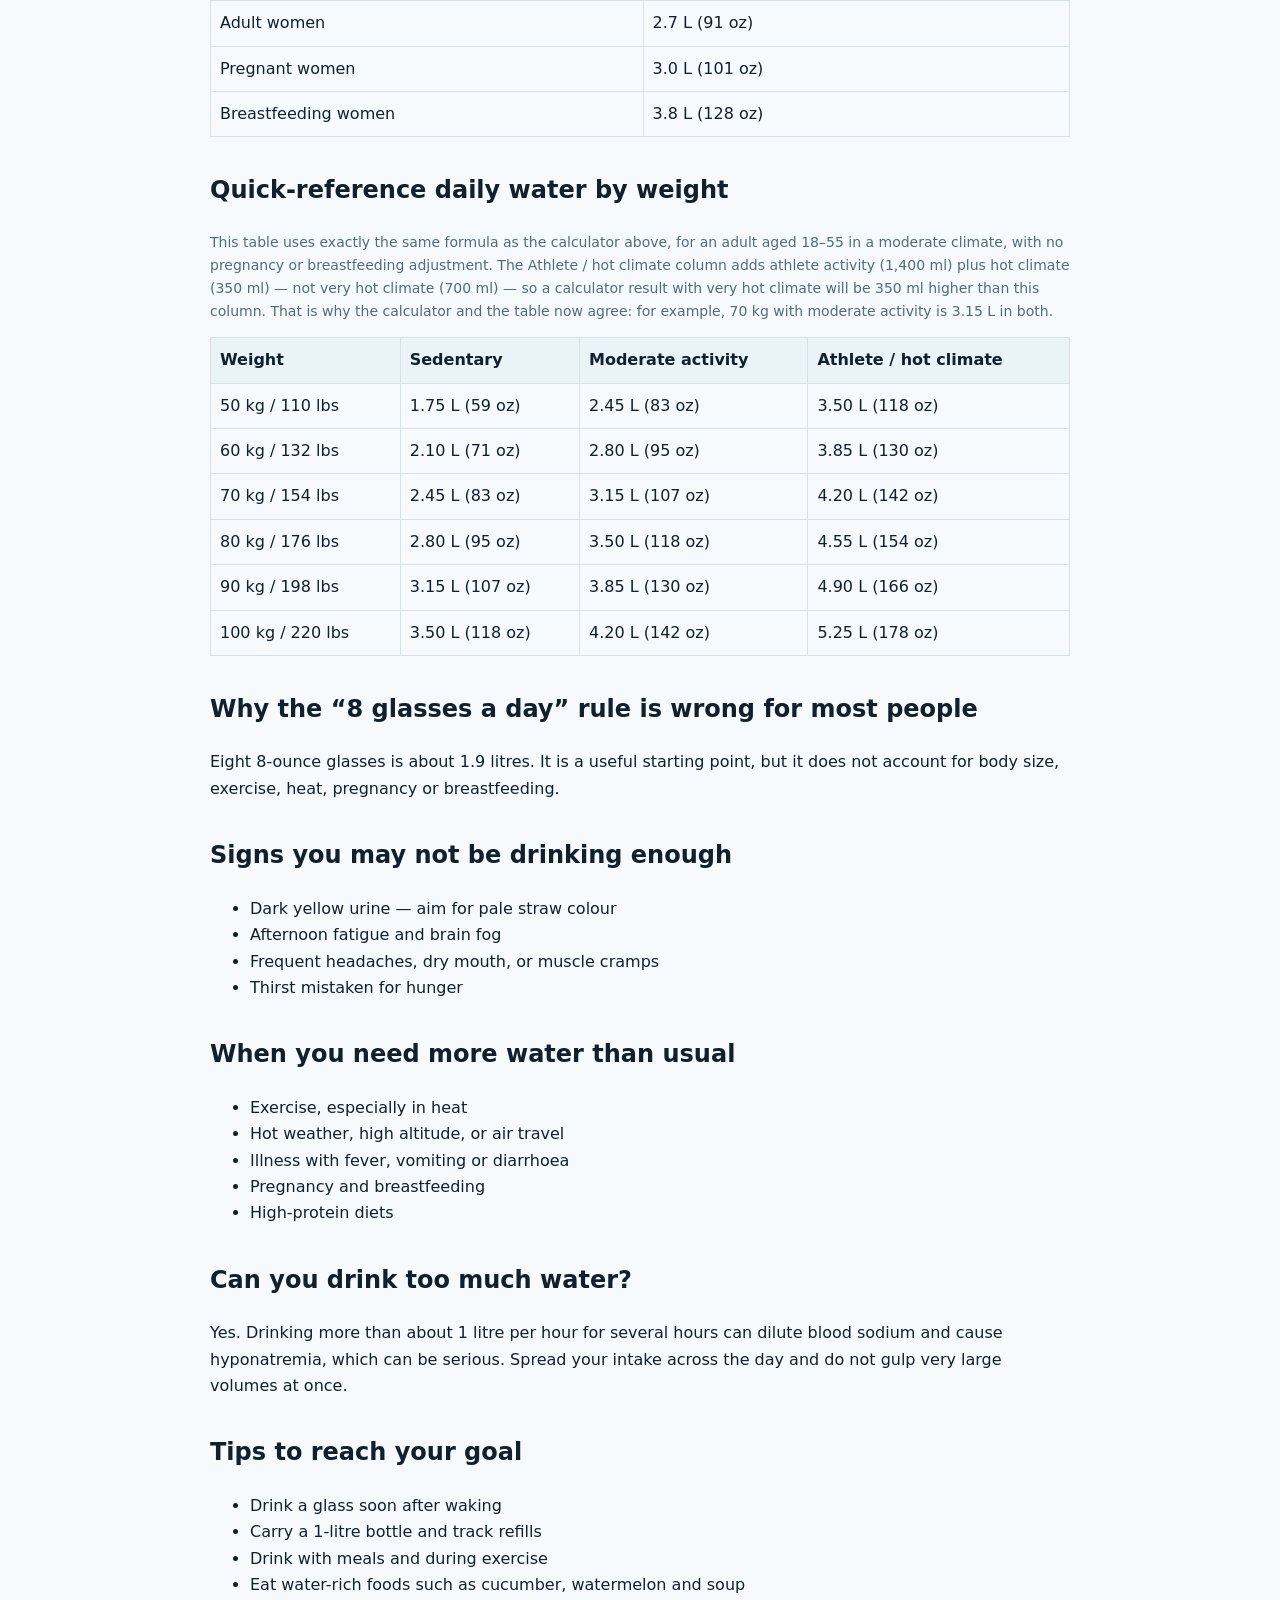
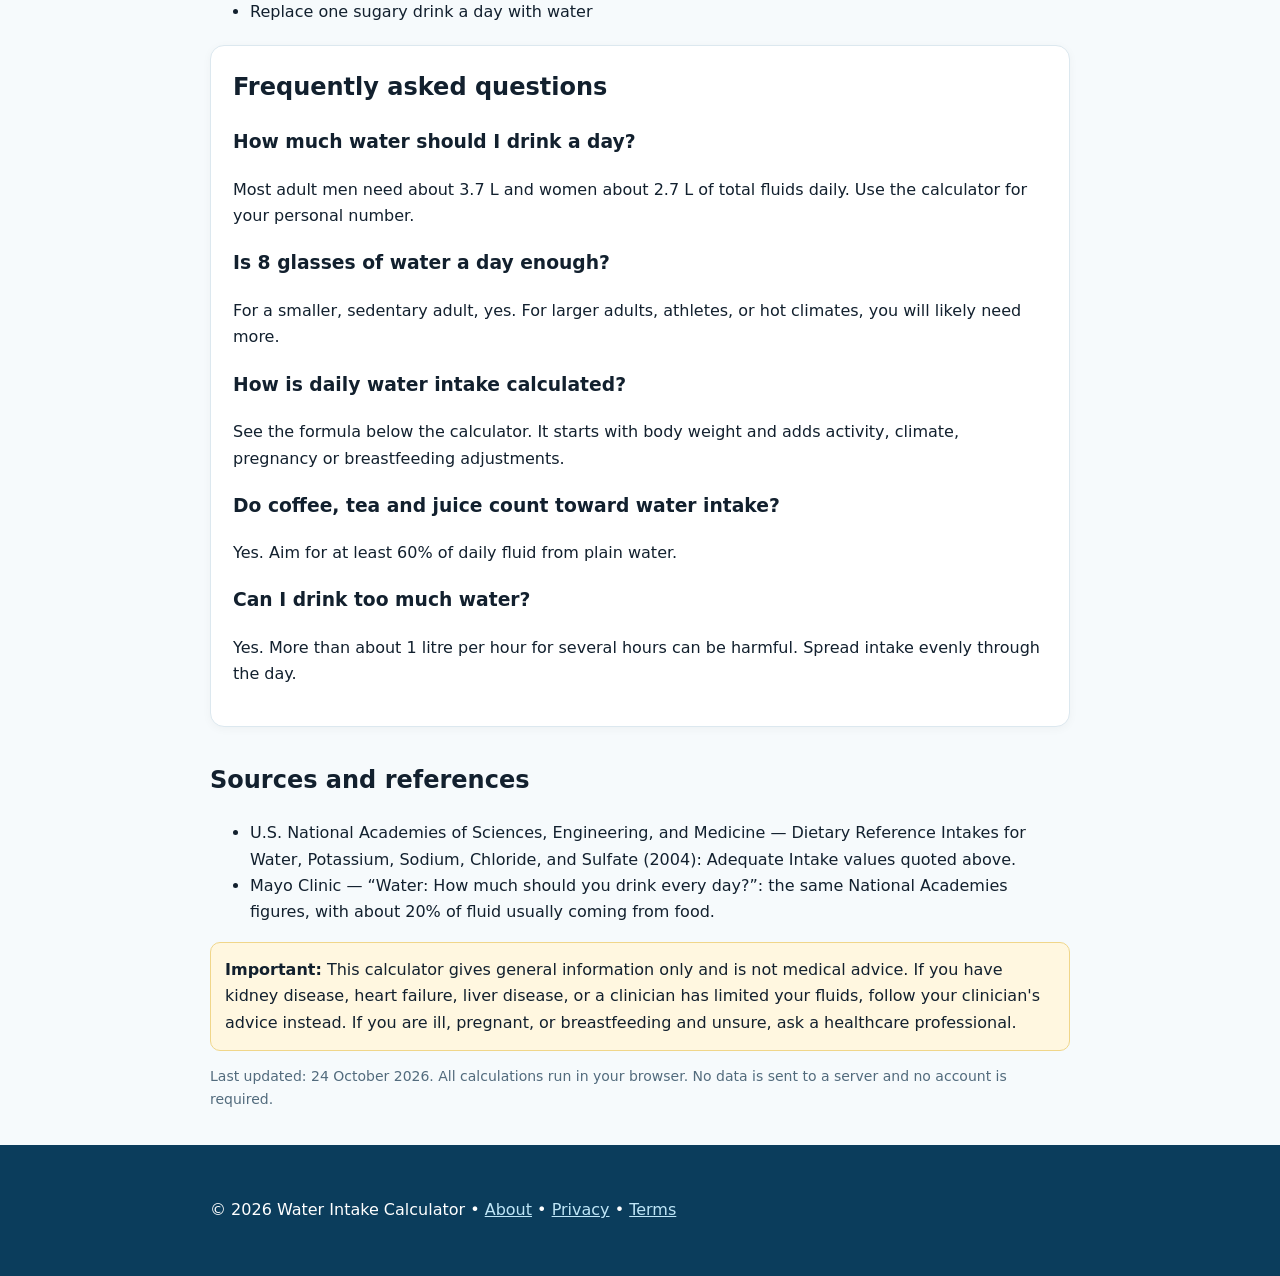
==== commit 64d71072: "Add files via upload" ====
--- a/index.html
+++ b/index.html
@@ -69,7 +69,7 @@
 <tr><td>Breastfeeding women</td><td>3.8 L (128 oz)</td></tr></table>
 
 <h2>Quick-reference daily water by weight</h2>
-<p class="small">This table uses exactly the same formula as the calculator above, for an adult aged 18–55 in a moderate climate, with no pregnancy or breastfeeding adjustment. That is why the calculator and the table now agree: for example, 70 kg with moderate activity is 3.15 L in both.</p>
+<p class="small">This table uses exactly the same formula as the calculator above, for an adult aged 18–55 in a moderate climate, with no pregnancy or breastfeeding adjustment. The Athlete / hot climate column adds athlete activity (1,400 ml) plus hot climate (350 ml) — not very hot climate (700 ml) — so a calculator result with very hot climate will be 350 ml higher than this column. That is why the calculator and the table now agree: for example, 70 kg with moderate activity is 3.15 L in both.</p>
 <table><tr><th>Weight</th><th>Sedentary</th><th>Moderate activity</th><th>Athlete / hot climate</th></tr>
 <tr><td>50 kg / 110 lbs</td><td>1.75 L (59 oz)</td><td>2.45 L (83 oz)</td><td>3.50 L (118 oz)</td></tr>
 <tr><td>60 kg / 132 lbs</td><td>2.10 L (71 oz)</td><td>2.80 L (95 oz)</td><td>3.85 L (130 oz)</td></tr>
